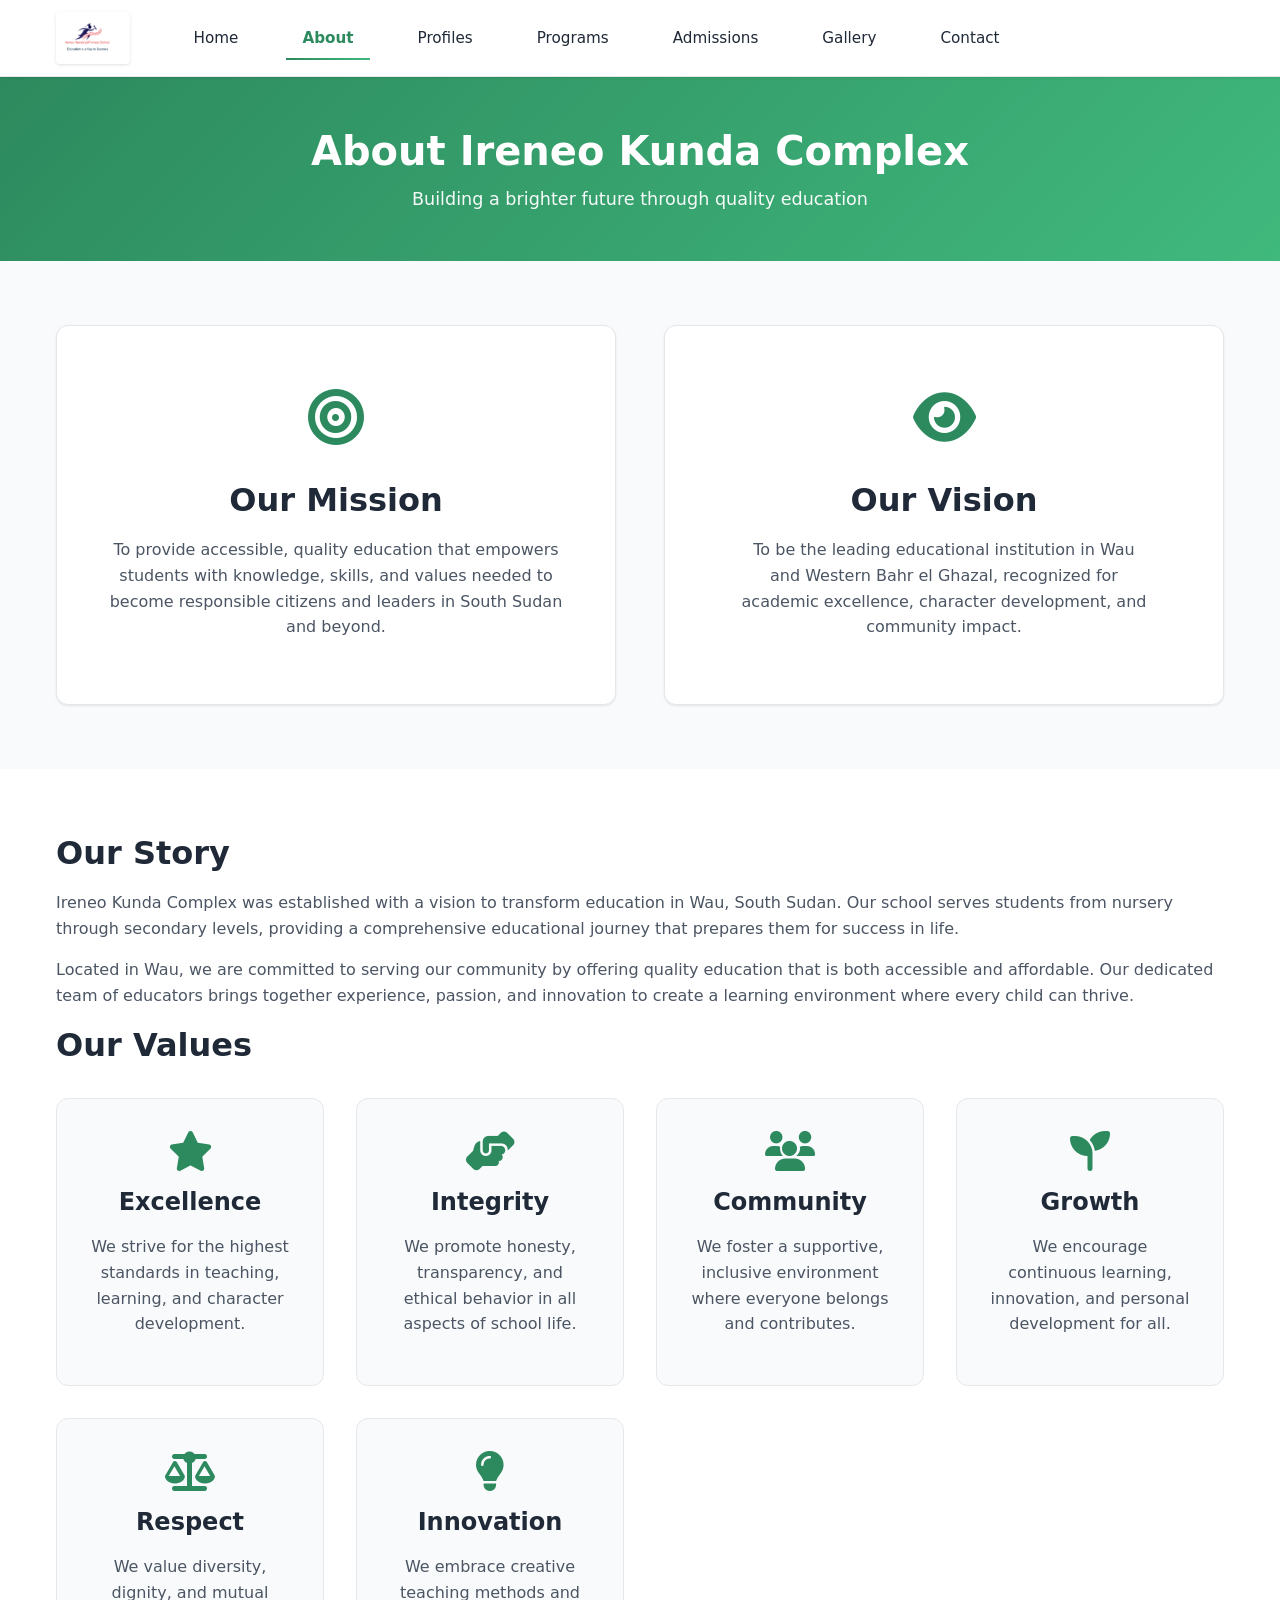
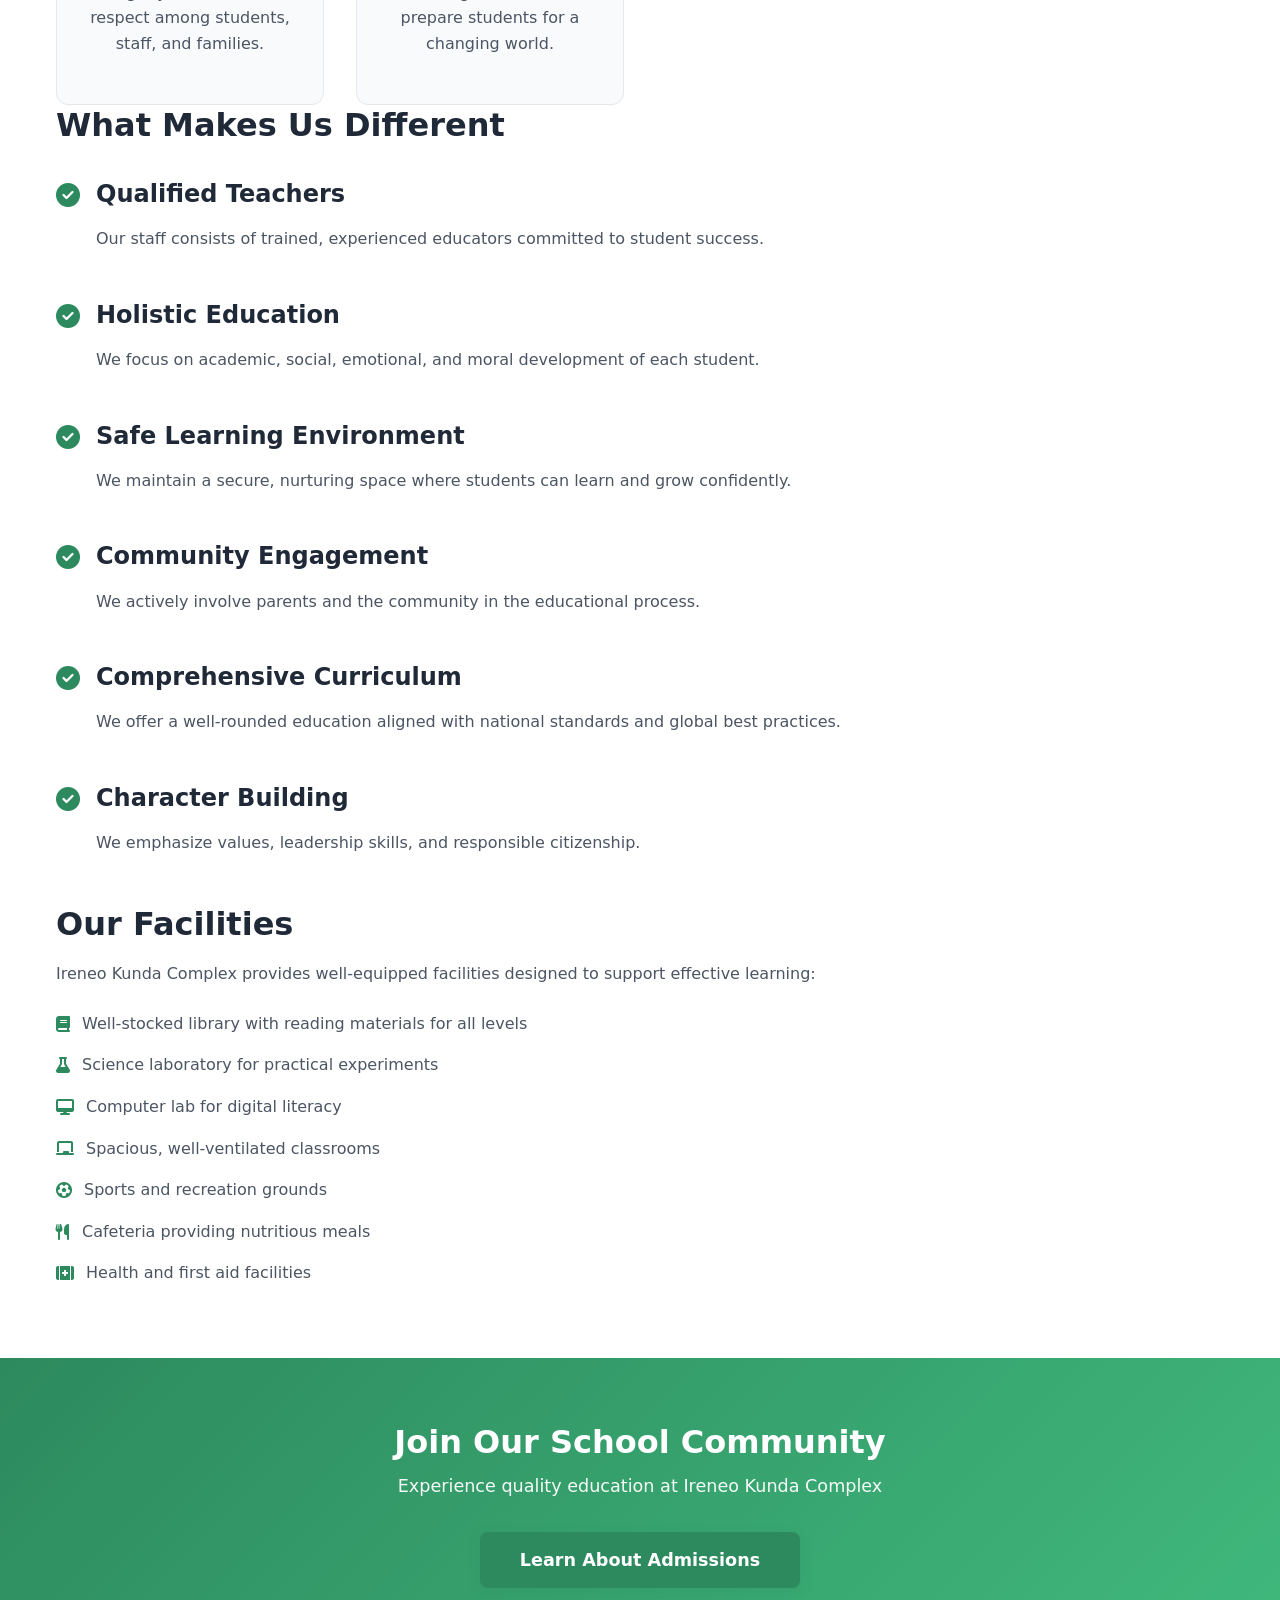
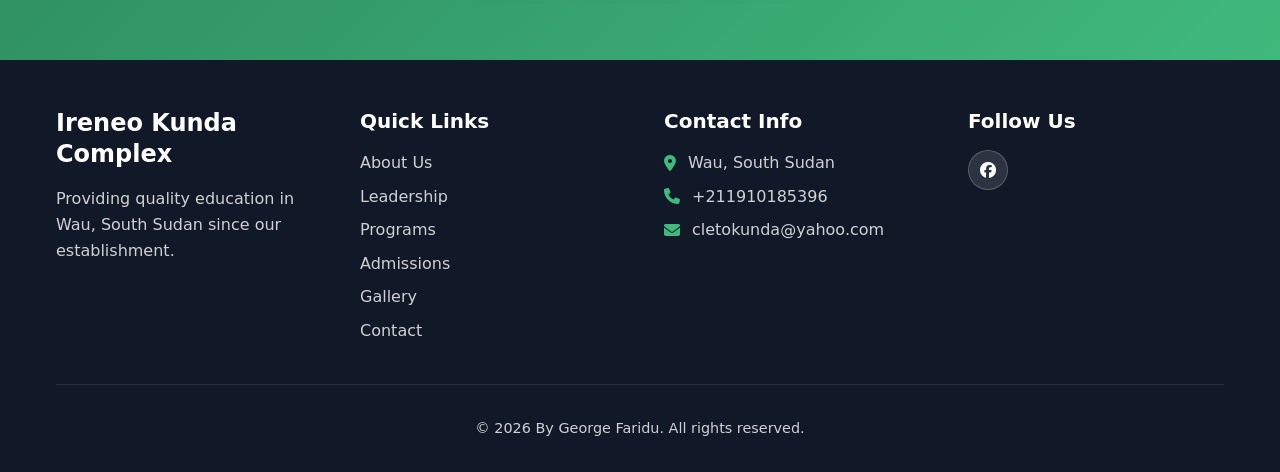
==== about.html @ 3f74484e "Initial commit: Ireneo Kunda Complex website - consolidated HTML5, CSS, and JavaScript Features: - S" ====
<!DOCTYPE html>
<html lang="en">
<head>
    <meta charset="UTF-8">
    <meta name="viewport" content="width=device-width, initial-scale=1.0">
    <meta name="theme-color" content="#2d8a5e">
    <meta name="description" content="About Ireneo Kunda Complex - Learn about our mission, vision, and commitment to education in Wau, South Sudan">
    <title>About Us - Ireneo Kunda Complex</title>
    <link rel="stylesheet" href="css/style.css">
    <link rel="stylesheet" href="https://cdnjs.cloudflare.com/ajax/libs/font-awesome/6.4.0/css/all.min.css">
</head>
<body>
    <!-- Navigation -->
    <nav class="navbar">
        <div class="container">
            <div class="nav-wrapper">
                <a href="index.html" class="logo">
                    <img src="images/logo/logo.png" alt="Ireneo Kunda Complex Logo" class="logo-img" width="50" height="50" fetchpriority="high">
                </a>
                <button class="mobile-toggle" aria-label="Toggle menu" aria-expanded="false" aria-controls="nav-menu">
                    <span></span>
                    <span></span>
                    <span></span>
                </button>
                <ul class="nav-menu" id="nav-menu">
                    <li><a href="index.html">Home</a></li>
                    <li><a href="about.html" class="active">About</a></li>
                    <li><a href="profile.html">Profiles</a></li>
                    <li><a href="programs.html">Programs</a></li>
                    <li><a href="admissions.html">Admissions</a></li>
                    <li><a href="gallery.html">Gallery</a></li>
                    <li><a href="contact.html">Contact</a></li>
                </ul>
            </div>
        </div>
    </nav>

    <!-- Page Header -->
    <section class="page-header">
        <div class="container">
            <h1>About Ireneo Kunda Complex</h1>
            <p>Building a brighter future through quality education</p>
        </div>
    </section>

    <!-- Mission & Vision -->
    <section class="mission-vision">
        <div class="container">
            <div class="mv-grid">
                <div class="mv-card">
                    <div class="mv-icon">
                        <i class="fas fa-bullseye" aria-hidden="true"></i>
                    </div>
                    <h2>Our Mission</h2>
                    <p>To provide accessible, quality education that empowers students with knowledge, skills, and values needed to become responsible citizens and leaders in South Sudan and beyond.</p>
                </div>
                <div class="mv-card">
                    <div class="mv-icon">
                        <i class="fas fa-eye" aria-hidden="true"></i>
                    </div>
                    <h2>Our Vision</h2>
                    <p>To be the leading educational institution in Wau and Western Bahr el Ghazal, recognized for academic excellence, character development, and community impact.</p>
                </div>
            </div>
        </div>
    </section>

    <!-- About Content -->
    <section class="about-content">
        <div class="container">
            <div class="content-section">
                <h2>Our Story</h2>
                <p>Ireneo Kunda Complex was established with a vision to transform education in Wau, South Sudan. Our school serves students from nursery through secondary levels, providing a comprehensive educational journey that prepares them for success in life.</p>
                <p>Located in Wau, we are committed to serving our community by offering quality education that is both accessible and affordable. Our dedicated team of educators brings together experience, passion, and innovation to create a learning environment where every child can thrive.</p>
            </div>

            <div class="content-section">
                <h2>Our Values</h2>
                <div class="values-grid">
                    <div class="value-card">
                        <i class="fas fa-star" aria-hidden="true"></i>
                        <h3>Excellence</h3>
                        <p>We strive for the highest standards in teaching, learning, and character development.</p>
                    </div>
                    <div class="value-card">
                        <i class="fas fa-hands-helping" aria-hidden="true"></i>
                        <h3>Integrity</h3>
                        <p>We promote honesty, transparency, and ethical behavior in all aspects of school life.</p>
                    </div>
                    <div class="value-card">
                        <i class="fas fa-users" aria-hidden="true"></i>
                        <h3>Community</h3>
                        <p>We foster a supportive, inclusive environment where everyone belongs and contributes.</p>
                    </div>
                    <div class="value-card">
                        <i class="fas fa-seedling" aria-hidden="true"></i>
                        <h3>Growth</h3>
                        <p>We encourage continuous learning, innovation, and personal development for all.</p>
                    </div>
                    <div class="value-card">
                        <i class="fas fa-balance-scale" aria-hidden="true"></i>
                        <h3>Respect</h3>
                        <p>We value diversity, dignity, and mutual respect among students, staff, and families.</p>
                    </div>
                    <div class="value-card">
                        <i class="fas fa-lightbulb" aria-hidden="true"></i>
                        <h3>Innovation</h3>
                        <p>We embrace creative teaching methods and prepare students for a changing world.</p>
                    </div>
                </div>
            </div>

            <div class="content-section">
                <h2>What Makes Us Different</h2>
                <div class="features-list">
                    <div class="feature-item">
                        <i class="fas fa-check-circle" aria-hidden="true"></i>
                        <div>
                            <h3>Qualified Teachers</h3>
                            <p>Our staff consists of trained, experienced educators committed to student success.</p>
                        </div>
                    </div>
                    <div class="feature-item">
                        <i class="fas fa-check-circle" aria-hidden="true"></i>
                        <div>
                            <h3>Holistic Education</h3>
                            <p>We focus on academic, social, emotional, and moral development of each student.</p>
                        </div>
                    </div>
                    <div class="feature-item">
                        <i class="fas fa-check-circle" aria-hidden="true"></i>
                        <div>
                            <h3>Safe Learning Environment</h3>
                            <p>We maintain a secure, nurturing space where students can learn and grow confidently.</p>
                        </div>
                    </div>
                    <div class="feature-item">
                        <i class="fas fa-check-circle" aria-hidden="true"></i>
                        <div>
                            <h3>Community Engagement</h3>
                            <p>We actively involve parents and the community in the educational process.</p>
                        </div>
                    </div>
                    <div class="feature-item">
                        <i class="fas fa-check-circle" aria-hidden="true"></i>
                        <div>
                            <h3>Comprehensive Curriculum</h3>
                            <p>We offer a well-rounded education aligned with national standards and global best practices.</p>
                        </div>
                    </div>
                    <div class="feature-item">
                        <i class="fas fa-check-circle" aria-hidden="true"></i>
                        <div>
                            <h3>Character Building</h3>
                            <p>We emphasize values, leadership skills, and responsible citizenship.</p>
                        </div>
                    </div>
                </div>
            </div>

            <div class="content-section">
                <h2>Our Facilities</h2>
                <p>Ireneo Kunda Complex provides well-equipped facilities designed to support effective learning:</p>
                <ul class="facilities-list">
                    <li><i class="fas fa-book" aria-hidden="true"></i> Well-stocked library with reading materials for all levels</li>
                    <li><i class="fas fa-flask" aria-hidden="true"></i> Science laboratory for practical experiments</li>
                    <li><i class="fas fa-desktop" aria-hidden="true"></i> Computer lab for digital literacy</li>
                    <li><i class="fas fa-chalkboard" aria-hidden="true"></i> Spacious, well-ventilated classrooms</li>
                    <li><i class="fas fa-futbol" aria-hidden="true"></i> Sports and recreation grounds</li>
                    <li><i class="fas fa-utensils" aria-hidden="true"></i> Cafeteria providing nutritious meals</li>
                    <li><i class="fas fa-first-aid" aria-hidden="true"></i> Health and first aid facilities</li>
                </ul>
            </div>
        </div>
    </section>

    <!-- Call to Action -->
    <section class="cta-section">
        <div class="container">
            <h2>Join Our School Community</h2>
            <p>Experience quality education at Ireneo Kunda Complex</p>
            <a href="admissions.html" class="btn btn-primary btn-large">Learn About Admissions</a>
        </div>
    </section>

    <!-- Footer -->
    <footer class="footer">
        <div class="container">
            <div class="footer-grid">
                <div class="footer-col">
                    <h3>Ireneo Kunda Complex</h3>
                    <p>Providing quality education in Wau, South Sudan since our establishment.</p>
                </div>
                <div class="footer-col">
                    <h4>Quick Links</h4>
                    <ul>
                        <li><a href="about.html">About Us</a></li>
                        <li><a href="profile.html">Leadership</a></li>
                        <li><a href="programs.html">Programs</a></li>
                        <li><a href="admissions.html">Admissions</a></li>
                        <li><a href="gallery.html">Gallery</a></li>
                        <li><a href="contact.html">Contact</a></li>
                    </ul>
                </div>
                <div class="footer-col">
                    <h4>Contact Info</h4>
                    <ul class="contact-info">
                        <li><i class="fas fa-map-marker-alt" aria-hidden="true"></i> Wau, South Sudan</li>
                        <li><i class="fas fa-phone" aria-hidden="true"></i> <a href="tel:+211910185396">+211910185396</a></li>
                        <li><i class="fas fa-envelope" aria-hidden="true"></i> <a href="mailto:cletokunda@yahoo.com">cletokunda@yahoo.com</a></li>
                    </ul>
                </div>
                <div class="footer-col">
                    <h4>Follow Us</h4>
                    <div class="social-links">
                        <a href="https://facebook.com" target="_blank" rel="noopener noreferrer" aria-label="Facebook"><i class="fab fa-facebook" aria-hidden="true"></i></a>
                    </div>
                </div>
            </div>
            <div class="footer-bottom">
                <p>&copy; 2026 By George Faridu. All rights reserved.</p>
            </div>
        </div>
    </footer>

    <script src="js/main.js"></script>
</body>
</html>
---- css/style.css ----
/**
 * Ireneo Kunda Complex Website - Consolidated Stylesheet
 * Single unified styling system with design tokens, dark theme, responsive layouts,
 * components, forms, gallery, announcements, and animations.
 */

/* ==========================================
   1. DESIGN TOKENS & THEMING
   ========================================== */
:root {
    color-scheme: light dark;
    /* Brand Colors - Primary Green */
    --primary-color: #2d8a5e;
    --primary-dark: #1e6241;
    --primary-light: #40b97d;
    --primary-lighter: #6fcf97;
    --primary-shadow: rgba(45, 138, 94, 0.25);
    --primary-shadow-lg: rgba(45, 138, 94, 0.35);
    --primary-tint: rgba(45, 138, 94, 0.1);

    /* Brand Colors - Secondary Warm Amber/Orange */
    --secondary-color: #ff8c42;
    --secondary-dark: #e67e2f;
    --secondary-light: #ffb87a;
    --secondary-shadow: rgba(255, 140, 66, 0.25);
    --secondary-shadow-lg: rgba(255, 140, 66, 0.35);

    /* Accent & Semantic Colors */
    --accent-color: #4f46e5;
    --success-color: #10b981;
    --success-bg: #d1fae5;
    --warning-color: #f59e0b;
    --warning-bg: #fef3c7;
    --error-color: #ef4444;
    --error-bg: #fee2e2;

    /* Neutrals & Surfaces */
    --text-dark: #1f2937;
    --text-light: #4b5563;
    --text-muted: #9ca3af;
    --bg-light: #f9fafb;
    --bg-white: #ffffff;
    --border-color: #e5e7eb;
    --fees-note-bg: #fff3cd;
    --fees-note-text: #856404;

    /* Spacing Scale */
    --spacing-xs: 0.5rem;
    --spacing-sm: 1rem;
    --spacing-md: 2rem;
    --spacing-lg: 3rem;
    --spacing-xl: 4rem;

    /* Border Radius Tiers */
    --radius-sm: 4px;
    --radius-md: 8px;
    --radius-lg: 12px;
    --radius-full: 9999px;

    /* Elevation Shadows */
    --shadow-sm: 0 1px 3px rgba(0, 0, 0, 0.06), 0 1px 2px rgba(0, 0, 0, 0.04);
    --shadow-md: 0 4px 12px rgba(0, 0, 0, 0.08);
    --shadow-lg: 0 12px 24px rgba(0, 0, 0, 0.12);
    --shadow-xl: 0 20px 40px rgba(0, 0, 0, 0.15);

    /* Transitions */
    --transition-fast: 0.15s ease;
    --transition-normal: 0.3s cubic-bezier(0.4, 0, 0.2, 1);
}

@media (prefers-color-scheme: dark) {
    :root {
        --primary-color: #40b97d;
        --primary-dark: #2d8a5e;
        --primary-light: #6fcf97;
        --primary-lighter: #8fd9ad;
        --primary-shadow: rgba(64, 185, 125, 0.3);
        --primary-shadow-lg: rgba(64, 185, 125, 0.4);
        --primary-tint: rgba(64, 185, 125, 0.15);

        --secondary-color: #ffb87a;
        --secondary-dark: #ff8c42;
        --secondary-light: #ffc99a;
        --secondary-shadow: rgba(255, 184, 122, 0.3);
        --secondary-shadow-lg: rgba(255, 184, 122, 0.4);

        --accent-color: #818cf8;
        --success-color: #34d399;
        --success-bg: rgba(16, 185, 129, 0.18);
        --warning-color: #fbbf24;
        --warning-bg: rgba(245, 158, 11, 0.18);
        --error-color: #f87171;
        --error-bg: rgba(239, 68, 68, 0.18);

        --text-dark: #f9fafb;
        --text-light: #d1d5db;
        --text-muted: #9ca3af;
        --bg-light: #1f2937;
        --bg-white: #111827;
        --border-color: #374151;
        --fees-note-bg: rgba(245, 158, 11, 0.15);
        --fees-note-text: #fef3c7;

        --shadow-sm: 0 1px 3px rgba(0, 0, 0, 0.4);
        --shadow-md: 0 4px 12px rgba(0, 0, 0, 0.5);
        --shadow-lg: 0 12px 24px rgba(0, 0, 0, 0.6);
        --shadow-xl: 0 20px 40px rgba(0, 0, 0, 0.7);
    }
}

/* ==========================================
   2. RESET & BASE ELEMENTS
   ========================================== */
* {
    margin: 0;
    padding: 0;
    box-sizing: border-box;
}

html {
    scroll-behavior: smooth;
    color-scheme: light dark;
}

[id], section, .program-detail, article {
    scroll-margin-top: 5rem;
}

body {
    font-family: 'Segoe UI', system-ui, -apple-system, BlinkMacSystemFont, 'Helvetica Neue', Roboto, sans-serif;
    color: var(--text-dark);
    background-color: var(--bg-white);
    line-height: 1.6;
    font-size: 16px;
    -webkit-font-smoothing: antialiased;
}

:focus-visible {
    outline: 2px solid var(--primary-color);
    outline-offset: 2px;
}

img {
    max-width: 100%;
    height: auto;
    display: block;
}

a {
    text-decoration: none;
    color: inherit;
    transition: var(--transition-fast);
}

ul {
    list-style: none;
}

.container {
    width: 100%;
    max-width: 1200px;
    margin: 0 auto;
    padding: 0 var(--spacing-sm);
}

section {
    padding: var(--spacing-xl) 0;
}

.text-center {
    text-align: center;
}

/* ==========================================
   3. TYPOGRAPHY
   ========================================== */
h1, h2, h3, h4, h5, h6 {
    line-height: 1.3;
    margin-bottom: var(--spacing-sm);
    color: var(--text-dark);
    font-weight: 700;
    text-wrap: balance;
}

h1 { font-size: 2.5rem; }
h2 { font-size: 2rem; }
h3 { font-size: 1.5rem; }
h4 { font-size: 1.25rem; }
h5 { font-size: 1.1rem; }

p {
    margin-bottom: var(--spacing-sm);
    color: var(--text-light);
    text-wrap: pretty;
}

.section-header {
    text-align: center;
    margin-bottom: var(--spacing-lg);
}

.section-header h2 {
    margin-bottom: var(--spacing-xs);
}

.section-header p {
    font-size: 1.1rem;
    max-width: 700px;
    margin: 0 auto;
}

.underline {
    width: 80px;
    height: 3px;
    background-color: var(--primary-color);
    margin: 0 auto var(--spacing-sm);
    border-radius: var(--radius-full);
}

/* ==========================================
   4. BUTTONS & ACTIONS
   ========================================== */
.btn {
    display: inline-block;
    padding: 0.75rem 1.5rem;
    border: none;
    border-radius: var(--radius-md);
    font-size: 1rem;
    font-weight: 600;
    text-align: center;
    cursor: pointer;
    touch-action: manipulation;
    transition: var(--transition-normal);
    position: relative;
    overflow: hidden;
    line-height: 1.4;
}

.btn::before {
    content: '';
    position: absolute;
    top: 50%;
    left: 50%;
    width: 0;
    height: 0;
    background: rgba(255, 255, 255, 0.3);
    border-radius: 50%;
    transform: translate(-50%, -50%);
    transition: width 0.6s, height 0.6s;
}

.btn:hover::before {
    width: 300px;
    height: 300px;
}

.btn-primary {
    background-color: var(--primary-color);
    color: #ffffff;
    box-shadow: 0 4px 12px var(--primary-shadow);
}

.btn-primary:hover {
    background-color: var(--primary-light);
    transform: translateY(-2px);
    box-shadow: 0 8px 20px var(--primary-shadow-lg);
}

.btn-primary:active {
    transform: translateY(0);
}

.btn-secondary {
    background-color: var(--secondary-color);
    color: #ffffff;
    box-shadow: 0 4px 12px var(--secondary-shadow);
}

.btn-secondary:hover {
    background-color: var(--secondary-light);
    transform: translateY(-2px);
    box-shadow: 0 8px 20px var(--secondary-shadow-lg);
}

.btn-secondary:active {
    transform: translateY(0);
}

.btn-large {
    padding: 1rem 2.5rem;
    font-size: 1.1rem;
}

.btn-link {
    color: var(--primary-color);
    font-weight: 600;
    display: inline-flex;
    align-items: center;
    gap: 0.5rem;
    transition: var(--transition-fast);
}

.btn-link:hover {
    color: var(--primary-light);
    transform: translateX(4px);
}

/* Icons */
.icon { display: inline-block; transition: var(--transition-normal); }
.icon-primary { color: var(--primary-color); }
.icon-secondary { color: var(--secondary-color); }
.icon-success { color: var(--success-color); }
.icon-error { color: var(--error-color); }
.icon-warning { color: var(--warning-color); }

/* ==========================================
   5. NAVIGATION & HEADER
   ========================================== */
.navbar {
    background-color: var(--bg-white);
    box-shadow: var(--shadow-sm);
    position: sticky;
    top: 0;
    z-index: 1000;
    transition: var(--transition-normal);
    border-bottom: 1px solid var(--border-color);
}

.navbar.scrolled {
    box-shadow: var(--shadow-md);
}

.nav-wrapper {
    display: flex;
    justify-content: space-between;
    align-items: center;
    padding: 0.75rem 0;
    gap: var(--spacing-lg);
}

.logo {
    display: inline-flex;
    align-items: center;
    text-decoration: none;
}

.logo-img {
    height: 52px;
    width: auto;
    max-width: 180px;
    object-fit: contain;
    background: #ffffff;
    padding: 3px 6px;
    border-radius: var(--radius-sm);
    box-shadow: 0 1px 3px rgba(0, 0, 0, 0.12);
    transition: var(--transition-normal);
}

.logo-img:hover {
    transform: scale(1.03);
    box-shadow: 0 4px 10px rgba(0, 0, 0, 0.18);
}

.nav-menu {
    display: flex;
    gap: var(--spacing-md);
    align-items: center;
    flex: 1;
}

.nav-menu li {
    position: relative;
}

.nav-menu a {
    color: var(--text-dark);
    font-weight: 500;
    padding: 0.6rem 1rem;
    border-radius: var(--radius-sm);
    transition: var(--transition-fast);
    position: relative;
    display: block;
    font-size: 0.95rem;
}

.nav-menu a::after {
    content: '';
    position: absolute;
    bottom: 0;
    left: 0;
    width: 0;
    height: 2px;
    background: linear-gradient(135deg, var(--primary-color), var(--primary-light));
    transition: width 0.3s ease;
}

.nav-menu a:hover::after,
.nav-menu a.active::after {
    width: 100%;
}

.nav-menu a:hover,
.nav-menu a.active {
    color: var(--primary-color);
    font-weight: 600;
}

.nav-cta {
    margin-left: auto;
}

.nav-cta .btn {
    padding: 0.65rem 1.6rem;
    font-size: 0.95rem;
    border-radius: var(--radius-md);
}

.mobile-toggle {
    display: none;
    flex-direction: column;
    gap: 5px;
    background: none;
    border: none;
    cursor: pointer;
    padding: 0.5rem;
    transition: var(--transition-normal);
}

.mobile-toggle span {
    width: 24px;
    height: 2.5px;
    background-color: var(--text-dark);
    transition: var(--transition-fast);
    border-radius: 2px;
}

.mobile-toggle.active span:nth-child(1) {
    transform: rotate(45deg) translateY(8px);
    background-color: var(--primary-color);
}

.mobile-toggle.active span:nth-child(2) {
    opacity: 0;
}

.mobile-toggle.active span:nth-child(3) {
    transform: rotate(-45deg) translateY(-8px);
    background-color: var(--primary-color);
}

/* ==========================================
   6. HERO & PAGE HEADERS
   ========================================== */
.hero {
    position: relative;
    background: linear-gradient(rgba(26, 77, 46, 0.8), rgba(45, 138, 94, 0.82)), url('../images/gallery/hero-students.jpeg') center/cover no-repeat;
    color: #ffffff;
    padding: var(--spacing-xl) 0;
    min-height: 500px;
    display: flex;
    align-items: center;
    overflow: hidden;
}

.hero-overlay {
    position: absolute;
    top: 0;
    left: 0;
    right: 0;
    bottom: 0;
    background: rgba(0, 0, 0, 0.15);
}

.hero-content {
    position: relative;
    z-index: 1;
    text-align: center;
    animation: fadeInUp 0.8s ease;
}

.hero-title {
    font-size: 3rem;
    margin-bottom: var(--spacing-sm);
    color: #ffffff;
    font-weight: 700;
}

.hero-subtitle {
    font-size: 1.5rem;
    margin-bottom: var(--spacing-sm);
    font-weight: 300;
    opacity: 0.95;
    color: #ffffff;
}

.hero-description {
    font-size: 1.1rem;
    margin-bottom: var(--spacing-md);
    color: rgba(255, 255, 255, 0.9);
}

.hero-buttons {
    display: flex;
    gap: var(--spacing-sm);
    justify-content: center;
    flex-wrap: wrap;
}

.page-header {
    background: linear-gradient(135deg, var(--primary-color) 0%, var(--primary-light) 100%);
    color: #ffffff;
    padding: var(--spacing-lg) 0;
    text-align: center;
}

.page-header h1 {
    color: #ffffff;
    margin-bottom: var(--spacing-xs);
}

.page-header p {
    color: rgba(255, 255, 255, 0.95);
    font-size: 1.1rem;
    margin-bottom: 0;
}

/* ==========================================
   7. CARDS & GRID COMPONENTS
   ========================================== */
.quick-info, .programs-overview, .programs-section, .mission-vision, .admission-process, .fees-section, .dates-section, .visit-section, .gallery-filter {
    background-color: var(--bg-light);
}

.about-content, .requirements-section, .application-section, .gallery-section, .contact-section, .map-section {
    background-color: var(--bg-white);
}

.info-grid {
    display: grid;
    grid-template-columns: repeat(2, 1fr);
    gap: var(--spacing-md);
}

.info-card {
    background-color: var(--bg-white);
    padding: var(--spacing-md);
    border-radius: var(--radius-lg);
    text-align: center;
    box-shadow: var(--shadow-sm);
    transition: var(--transition-normal);
    border: 1px solid var(--border-color);
}

.info-card:hover {
    transform: translateY(-6px);
    box-shadow: var(--shadow-lg);
    border-color: var(--primary-light);
}

.info-card i {
    font-size: 3rem;
    color: var(--primary-color);
    margin-bottom: var(--spacing-sm);
    display: inline-block;
    transition: var(--transition-normal);
}

.info-card:hover i {
    color: var(--primary-light);
    transform: scale(1.1) rotate(5deg);
}

.info-card h3 {
    margin-bottom: var(--spacing-xs);
}

.info-card p {
    color: var(--text-muted);
    margin-bottom: 0;
}

/* Programs Cards */
.programs-grid {
    display: grid;
    grid-template-columns: repeat(3, 1fr);
    gap: var(--spacing-md);
}

.program-card {
    background-color: var(--bg-white);
    padding: var(--spacing-lg) var(--spacing-md);
    border-radius: var(--radius-lg);
    box-shadow: var(--shadow-md);
    transition: var(--transition-normal);
    border: 1px solid var(--border-color);
    overflow: hidden;
    position: relative;
    display: flex;
    flex-direction: column;
}

.program-card p {
    flex-grow: 1;
    margin-bottom: var(--spacing-sm);
}

.program-card .btn-link {
    align-self: flex-start;
    margin-top: auto;
}

.program-card::before {
    content: '';
    position: absolute;
    top: 0;
    left: 0;
    right: 0;
    height: 4px;
    background: linear-gradient(135deg, var(--primary-color), var(--primary-light));
}

.program-card:hover {
    transform: translateY(-6px);
    box-shadow: var(--shadow-lg);
}

.program-icon {
    font-size: 3.5rem;
    color: var(--primary-color);
    margin-bottom: var(--spacing-sm);
    display: inline-block;
    transition: var(--transition-normal);
}

.program-card:hover .program-icon {
    transform: scale(1.12);
}

.program-card h3 {
    color: var(--primary-color);
    margin-bottom: var(--spacing-sm);
}

.program-detail {
    background-color: var(--bg-white);
    padding: var(--spacing-lg);
    border-radius: var(--radius-md);
    box-shadow: var(--shadow-sm);
    margin-bottom: var(--spacing-lg);
    border: 1px solid var(--border-color);
}

.program-header {
    display: flex;
    gap: var(--spacing-md);
    align-items: center;
    margin-bottom: var(--spacing-md);
    padding-bottom: var(--spacing-md);
    border-bottom: 2px solid var(--border-color);
}

.program-icon-large {
    font-size: 4rem;
    color: var(--primary-color);
}

.program-ages {
    color: var(--text-muted);
    font-size: 1rem;
    margin-bottom: 0;
}

.program-list {
    margin: var(--spacing-sm) 0;
}

.program-list li {
    padding: 0.5rem 0;
    color: var(--text-light);
    display: flex;
    align-items: flex-start;
    gap: 0.75rem;
}

.program-list i {
    color: var(--primary-color);
    margin-top: 0.25rem;
}

.activities-grid, .subjects-grid, .streams-grid, .activities-detail-grid {
    display: grid;
    grid-template-columns: repeat(auto-fit, minmax(180px, 1fr));
    gap: var(--spacing-sm);
    margin-top: var(--spacing-sm);
}

.activity-card, .subject-card, .stream-card, .activity-detail-card {
    background-color: var(--bg-white);
    padding: var(--spacing-md);
    border-radius: var(--radius-lg);
    text-align: center;
    transition: var(--transition-normal);
    border: 1px solid var(--border-color);
    box-shadow: var(--shadow-sm);
}

.activity-card:hover, .subject-card:hover, .stream-card:hover, .activity-detail-card:hover {
    transform: translateY(-4px);
    box-shadow: var(--shadow-md);
    border-color: var(--primary-light);
}

.activity-card i, .subject-card i, .stream-card i, .activity-detail-card i {
    font-size: 2.5rem;
    color: var(--primary-color);
    margin-bottom: var(--spacing-xs);
    display: inline-block;
    transition: var(--transition-normal);
}

.activity-card:hover i, .subject-card:hover i, .stream-card:hover i, .activity-detail-card:hover i {
    transform: scale(1.15);
}

.subject-card h5, .stream-card h5, .activity-detail-card h5 {
    margin-bottom: var(--spacing-xs);
    color: var(--primary-color);
    font-weight: 600;
}

.subject-card p, .stream-card p, .activity-detail-card p {
    font-size: 0.9rem;
    margin-bottom: 0;
    color: var(--text-muted);
}

/* Mission & Vision */
.mv-grid {
    display: grid;
    grid-template-columns: repeat(auto-fit, minmax(350px, 1fr));
    gap: var(--spacing-lg);
}

.mv-card {
    background-color: var(--bg-white);
    padding: var(--spacing-lg);
    border-radius: var(--radius-lg);
    box-shadow: var(--shadow-sm);
    text-align: center;
    transition: var(--transition-normal);
    border: 1px solid var(--border-color);
    position: relative;
    overflow: hidden;
}

.mv-card:hover {
    transform: translateY(-6px);
    box-shadow: var(--shadow-lg);
}

.mv-icon {
    font-size: 3.5rem;
    color: var(--primary-color);
    margin-bottom: var(--spacing-sm);
    display: inline-block;
    transition: var(--transition-normal);
}

.mv-card:hover .mv-icon {
    transform: scale(1.12) rotate(-5deg);
}

/* Values Grid */
.values-grid {
    display: grid;
    grid-template-columns: repeat(auto-fit, minmax(250px, 1fr));
    gap: var(--spacing-md);
    margin-top: var(--spacing-md);
}

.value-card {
    background-color: var(--bg-light);
    padding: var(--spacing-md);
    border-radius: var(--radius-lg);
    text-align: center;
    transition: var(--transition-normal);
    border: 1px solid var(--border-color);
}

.value-card:hover {
    background-color: var(--bg-white);
    transform: translateY(-5px);
    box-shadow: var(--shadow-md);
    border-color: var(--primary-light);
}

.value-card i {
    font-size: 2.5rem;
    color: var(--primary-color);
    margin-bottom: var(--spacing-sm);
    display: inline-block;
    transition: var(--transition-normal);
}

.value-card:hover i {
    transform: scale(1.15) rotate(10deg);
    color: var(--primary-light);
}

/* Principles Grid (2 Rows / 2 Columns) */
.principles-grid {
    display: grid;
    grid-template-columns: repeat(2, 1fr);
    gap: var(--spacing-md);
    margin-top: var(--spacing-md);
}

.principle-card {
    background-color: var(--bg-white);
    padding: var(--spacing-lg);
    border-radius: var(--radius-lg);
    border: 1px solid var(--border-color);
    box-shadow: var(--shadow-sm);
    display: flex;
    align-items: flex-start;
    gap: var(--spacing-md);
    transition: var(--transition-normal);
}

.principle-card:hover {
    transform: translateY(-4px);
    box-shadow: var(--shadow-md);
    border-color: var(--primary-light);
}

.principle-icon {
    width: 54px;
    height: 54px;
    border-radius: var(--radius-md);
    background-color: var(--primary-tint);
    display: flex;
    align-items: center;
    justify-content: center;
    flex-shrink: 0;
    color: var(--primary-color);
    font-size: 1.5rem;
    transition: var(--transition-normal);
}

.principle-card:hover .principle-icon {
    background-color: var(--primary-color);
    color: #ffffff;
    transform: scale(1.08);
}

.principle-content h3 {
    margin-bottom: 0.35rem;
    color: var(--text-dark);
    font-size: 1.15rem;
    font-weight: 700;
}

.principle-content p {
    color: var(--text-light);
    font-size: 0.95rem;
    line-height: 1.55;
    margin: 0;
}

.features-list {
    margin-top: var(--spacing-md);
}

.feature-item {
    display: flex;
    gap: var(--spacing-sm);
    align-items: flex-start;
    margin-bottom: var(--spacing-md);
}

.feature-item i {
    font-size: 1.5rem;
    color: var(--primary-color);
    margin-top: 0.25rem;
}

.facilities-list {
    margin-top: var(--spacing-sm);
}

.facilities-list li {
    padding: 0.5rem 0;
    color: var(--text-light);
    display: flex;
    align-items: center;
    gap: 0.75rem;
}

.facilities-list i {
    color: var(--primary-color);
}

.about-grid {
    display: grid;
    grid-template-columns: 1fr 1fr;
    gap: var(--spacing-lg);
    align-items: center;
}

.image-placeholder {
    background: linear-gradient(135deg, var(--primary-light) 0%, var(--primary-color) 100%);
    height: 380px;
    border-radius: var(--radius-lg);
    display: flex;
    align-items: center;
    justify-content: center;
}

.image-placeholder i {
    font-size: 5rem;
    color: rgba(255, 255, 255, 0.4);
}

/* ==========================================
   8. LEADERSHIP PROFILES
   ========================================== */
.executive-grid {
    display: grid;
    grid-template-columns: repeat(auto-fit, minmax(420px, 1fr));
    gap: var(--spacing-lg);
    margin-bottom: var(--spacing-xl);
}

.executive-card {
    background-color: var(--bg-white);
    border-radius: var(--radius-lg);
    box-shadow: var(--shadow-md);
    border: 1px solid var(--border-color);
    padding: var(--spacing-lg);
    display: flex;
    flex-direction: column;
    gap: var(--spacing-sm);
    transition: var(--transition-normal);
    position: relative;
    overflow: hidden;
}

.executive-card::before {
    content: '';
    position: absolute;
    top: 0;
    left: 0;
    right: 0;
    height: 4px;
    background: linear-gradient(135deg, var(--primary-color), var(--secondary-color));
}

.executive-card:hover {
    transform: translateY(-6px);
    box-shadow: var(--shadow-xl);
    border-color: var(--primary-light);
}

.executive-card-header {
    display: flex;
    gap: var(--spacing-md);
    align-items: center;
}

.executive-header-info {
    display: flex;
    flex-direction: column;
    gap: 0.35rem;
    flex: 1;
}

.profile-avatar-wrapper {
    position: relative;
    width: 125px;
    height: 155px;
    flex-shrink: 0;
    border-radius: var(--radius-md);
    overflow: hidden;
    box-shadow: var(--shadow-sm);
    border: 3px solid var(--primary-color);
    background: linear-gradient(135deg, var(--primary-light), var(--primary-color));
}

.profile-avatar-img {
    width: 100%;
    height: 100%;
    object-fit: cover;
    display: block;
    transition: transform 0.4s ease;
}

.executive-card:hover .profile-avatar-img {
    transform: scale(1.05);
}

.profile-placeholder-icon {
    width: 100%;
    height: 100%;
    display: flex;
    flex-direction: column;
    align-items: center;
    justify-content: center;
    color: #ffffff;
    background: linear-gradient(135deg, var(--primary-color), var(--primary-dark));
    font-size: 3rem;
}

.profile-info {
    display: flex;
    flex-direction: column;
    gap: 0.5rem;
}

.profile-badge {
    display: inline-block;
    align-self: flex-start;
    padding: 0.3rem 0.85rem;
    border-radius: var(--radius-full);
    font-size: 0.75rem;
    font-weight: 700;
    text-transform: uppercase;
    letter-spacing: 0.5px;
    background-color: var(--primary-tint);
    color: var(--primary-color);
    border: 1px solid var(--primary-shadow);
}

.profile-badge.badge-founder {
    background-color: var(--secondary-shadow);
    color: var(--secondary-dark);
    border-color: var(--secondary-color);
}

.profile-info h3 {
    font-size: 1.45rem;
    color: var(--text-dark);
    margin-bottom: 0.1rem;
    font-weight: 700;
}

.profile-title {
    font-size: 0.95rem;
    color: var(--primary-color);
    font-weight: 600;
    margin-bottom: 0.35rem;
}

.profile-bio {
    color: var(--text-light);
    font-size: 0.95rem;
    line-height: 1.6;
    margin-bottom: 0.75rem;
}

.profile-quote {
    background-color: var(--bg-light);
    border-left: 3px solid var(--primary-color);
    padding: 0.75rem 1rem;
    border-radius: 0 var(--radius-sm) var(--radius-sm) 0;
    font-style: italic;
    color: var(--text-dark);
    font-size: 0.9rem;
    margin: 0.5rem 0;
}

.profile-contact-list {
    display: flex;
    flex-wrap: wrap;
    gap: 0.75rem;
    margin-top: 0.5rem;
    font-size: 0.85rem;
    color: var(--text-light);
}

.profile-contact-list a {
    display: inline-flex;
    align-items: center;
    gap: 0.35rem;
    color: var(--primary-color);
    font-weight: 500;
}

.profile-contact-list a:hover {
    color: var(--primary-dark);
    text-decoration: underline;
}

/* Head Teachers Section */
.headteachers-grid {
    display: grid;
    grid-template-columns: repeat(auto-fit, minmax(300px, 1fr));
    gap: var(--spacing-md);
    margin-top: var(--spacing-lg);
}

.headteacher-card {
    background-color: var(--bg-white);
    border-radius: var(--radius-lg);
    box-shadow: var(--shadow-sm);
    border: 1px solid var(--border-color);
    padding: var(--spacing-lg);
    transition: var(--transition-normal);
    display: flex;
    flex-direction: column;
    position: relative;
    overflow: hidden;
}

.headteacher-card::before {
    content: '';
    position: absolute;
    top: 0;
    left: 0;
    right: 0;
    height: 3px;
    background: linear-gradient(135deg, var(--primary-color), var(--primary-light));
}

.headteacher-card:hover {
    transform: translateY(-6px);
    box-shadow: var(--shadow-lg);
    border-color: var(--primary-light);
}

.headteacher-header {
    display: flex;
    gap: var(--spacing-md);
    align-items: center;
    margin-bottom: var(--spacing-sm);
}

.headteacher-avatar {
    width: 80px;
    height: 80px;
    border-radius: 50%;
    overflow: hidden;
    flex-shrink: 0;
    border: 3px solid var(--primary-color);
    box-shadow: var(--shadow-sm);
    background: linear-gradient(135deg, var(--primary-light), var(--primary-color));
}

.headteacher-avatar img {
    width: 100%;
    height: 100%;
    object-fit: cover;
}

.headteacher-header-info h3 {
    font-size: 1.2rem;
    color: var(--text-dark);
    margin-bottom: 0.2rem;
    font-weight: 700;
}

.headteacher-header-info .profile-title {
    font-size: 0.88rem;
    margin-bottom: 0.25rem;
}

.profile-responsibilities,
.headteacher-responsibilities {
    margin-top: var(--spacing-sm);
    border-top: 1px solid var(--border-color);
    padding-top: var(--spacing-sm);
}

.profile-responsibilities h4,
.headteacher-responsibilities h4 {
    font-size: 0.85rem;
    text-transform: uppercase;
    letter-spacing: 0.5px;
    color: var(--text-muted);
    margin-bottom: 0.4rem;
}

.profile-responsibilities ul,
.headteacher-responsibilities ul {
    list-style: none;
}

.profile-responsibilities ul li,
.headteacher-responsibilities ul li {
    padding: 0.3rem 0;
    font-size: 0.9rem;
    color: var(--text-light);
    display: flex;
    align-items: flex-start;
    gap: 0.5rem;
}

.profile-responsibilities ul li strong,
.headteacher-responsibilities ul li strong {
    color: var(--text-dark);
}

.profile-responsibilities ul li i,
.headteacher-responsibilities ul li i {
    color: var(--primary-color);
    margin-top: 0.25rem;
    font-size: 0.8rem;
}

/* ==========================================
   9. ADMISSIONS PROCESS, TABS & FEES
   ========================================== */
.process-steps {
    display: grid;
    grid-template-columns: repeat(auto-fit, minmax(200px, 1fr));
    gap: var(--spacing-md);
    margin-top: var(--spacing-lg);
}

.step {
    background-color: var(--bg-white);
    padding: var(--spacing-md);
    border-radius: var(--radius-lg);
    text-align: center;
    box-shadow: var(--shadow-md);
    transition: var(--transition-normal);
    border: 1px solid var(--border-color);
    position: relative;
    overflow: hidden;
}

.step::before {
    content: '';
    position: absolute;
    top: 0;
    left: 0;
    right: 0;
    height: 3px;
    background: linear-gradient(135deg, var(--primary-color), var(--secondary-color));
}

.step:hover {
    transform: translateY(-6px);
    box-shadow: var(--shadow-lg);
}

.step-number {
    width: 60px;
    height: 60px;
    background: linear-gradient(135deg, var(--primary-color), var(--primary-light));
    color: #ffffff;
    border-radius: 50%;
    display: flex;
    align-items: center;
    justify-content: center;
    font-size: 1.5rem;
    font-weight: bold;
    margin: 0 auto var(--spacing-sm);
    box-shadow: 0 4px 12px var(--primary-shadow);
    transition: var(--transition-normal);
}

.step:hover .step-number {
    transform: scale(1.08);
    box-shadow: 0 8px 20px var(--primary-shadow-lg);
}

/* Requirements Tabs */
.requirements-tabs {
    max-width: 800px;
    margin: 0 auto;
}

.tab-buttons {
    display: flex;
    gap: var(--spacing-sm);
    margin-bottom: var(--spacing-md);
    justify-content: center;
    flex-wrap: wrap;
}

.tab-btn {
    padding: 0.75rem 1.5rem;
    border: 2px solid var(--primary-color);
    background-color: var(--bg-white);
    color: var(--primary-color);
    border-radius: var(--radius-md);
    cursor: pointer;
    font-weight: 600;
    touch-action: manipulation;
    transition: var(--transition-normal);
    position: relative;
    overflow: hidden;
}

.tab-btn:hover, .tab-btn.active {
    background-color: var(--primary-color);
    color: #ffffff;
    transform: translateY(-2px);
    box-shadow: 0 4px 12px var(--primary-shadow);
}

.tab-content {
    display: none;
    background-color: var(--bg-light);
    padding: var(--spacing-md);
    border-radius: var(--radius-md);
    border: 1px solid var(--border-color);
    animation: fadeIn 0.3s ease;
}

.tab-content.active {
    display: block;
}

.requirements-list {
    margin-top: var(--spacing-sm);
}

.requirements-list li {
    padding: 0.5rem 0;
    display: flex;
    align-items: flex-start;
    gap: 0.75rem;
    color: var(--text-light);
}

.requirements-list i {
    color: var(--primary-color);
    margin-top: 0.25rem;
}

/* Fees & Payment */
.fees-note {
    background-color: var(--fees-note-bg);
    color: var(--fees-note-text);
    border-left: 4px solid var(--secondary-color);
    padding: var(--spacing-sm);
    margin-bottom: var(--spacing-md);
    border-radius: var(--radius-sm);
    display: flex;
    gap: var(--spacing-sm);
    align-items: flex-start;
}

.fees-note i {
    color: var(--secondary-color);
    font-size: 1.5rem;
}

.fees-grid {
    display: grid;
    grid-template-columns: repeat(auto-fit, minmax(280px, 1fr));
    gap: var(--spacing-md);
    margin: var(--spacing-md) 0;
}

.fee-card {
    background-color: var(--bg-white);
    padding: var(--spacing-md);
    border-radius: var(--radius-lg);
    box-shadow: var(--shadow-md);
    transition: var(--transition-normal);
    border: 1px solid var(--border-color);
}

.fee-card:hover {
    transform: translateY(-6px);
    box-shadow: var(--shadow-lg);
}

.fee-card h3 {
    color: var(--primary-color);
    margin-bottom: var(--spacing-xs);
}

.fee-note {
    color: var(--text-muted);
    font-style: italic;
    margin-bottom: var(--spacing-sm);
}

.fee-card ul li {
    padding: 0.25rem 0;
    color: var(--text-light);
    display: flex;
    align-items: center;
    gap: 0.75rem;
}

.fee-card ul li::before {
    content: '✓';
    color: var(--success-color);
    font-weight: bold;
}

.payment-info {
    background-color: var(--bg-white);
    padding: var(--spacing-md);
    border-radius: var(--radius-md);
    margin-top: var(--spacing-md);
    border: 1px solid var(--border-color);
}

.payment-list li {
    padding: 0.5rem 0;
    display: flex;
    align-items: center;
    gap: 0.75rem;
    color: var(--text-light);
}

.payment-list i {
    color: var(--primary-color);
}

/* Important Dates */
.dates-grid {
    display: grid;
    grid-template-columns: repeat(auto-fit, minmax(280px, 1fr));
    gap: var(--spacing-md);
}

.date-card {
    background-color: var(--bg-white);
    padding: var(--spacing-md);
    border-radius: var(--radius-md);
    text-align: center;
    box-shadow: var(--shadow-sm);
    border: 1px solid var(--border-color);
}

.date-card i {
    font-size: 3rem;
    color: var(--primary-color);
    margin-bottom: var(--spacing-sm);
}

/* ==========================================
   10. FORMS & VALIDATION STATES
   ========================================== */
.application-form, .contact-form {
    max-width: 800px;
    margin: 0 auto;
}

.form-section {
    background-color: var(--bg-light);
    padding: var(--spacing-md);
    border-radius: var(--radius-md);
    margin-bottom: var(--spacing-md);
    border: 1px solid var(--border-color);
}

.form-section h3 {
    color: var(--primary-color);
    margin-bottom: var(--spacing-md);
}

.form-grid {
    display: grid;
    grid-template-columns: repeat(auto-fit, minmax(250px, 1fr));
    gap: var(--spacing-sm);
}

.form-group {
    position: relative;
    margin-bottom: var(--spacing-sm);
}

.form-group label {
    display: block;
    margin-bottom: 0.5rem;
    font-weight: 600;
    color: var(--text-dark);
    font-size: 0.95rem;
}

.form-group input,
.form-group select,
.form-group textarea {
    width: 100%;
    padding: 0.875rem;
    border: 2px solid var(--border-color);
    border-radius: var(--radius-md);
    font-family: inherit;
    transition: var(--transition-fast);
    background-color: var(--bg-white);
    color: var(--text-dark);
    font-size: 1rem;
}

.form-group input:focus,
.form-group select:focus,
.form-group textarea:focus {
    outline: none;
    border-color: var(--primary-color);
    box-shadow: 0 0 0 3px var(--primary-tint);
}

.form-group input:hover,
.form-group select:hover,
.form-group textarea:hover {
    border-color: var(--primary-light);
}

.form-group textarea {
    resize: vertical;
    min-height: 120px;
}

/* Error and Success Validation Classes */
.form-group.error input,
.form-group.error select,
.form-group.error textarea {
    border-color: var(--error-color);
}

.form-group.error input:focus,
.form-group.error select:focus,
.form-group.error textarea:focus {
    box-shadow: 0 0 0 3px var(--error-bg);
}

.form-error {
    color: var(--error-color);
    font-size: 0.85rem;
    margin-top: 0.35rem;
    display: none;
}

.form-group.error .form-error {
    display: block;
    animation: fadeIn 0.2s ease;
}

.form-group.success input,
.form-group.success select,
.form-group.success textarea {
    border-color: var(--success-color);
}

.form-actions {
    display: flex;
    gap: var(--spacing-sm);
    justify-content: center;
    margin-top: var(--spacing-md);
    flex-wrap: wrap;
}

.form-message {
    margin-top: var(--spacing-md);
    padding: var(--spacing-sm) var(--spacing-md);
    border-radius: var(--radius-md);
    text-align: center;
    display: none;
    font-weight: 500;
    animation: slideIn 0.3s ease;
}

.form-message.success {
    background-color: var(--success-bg);
    color: var(--success-color);
    display: flex;
    align-items: center;
    justify-content: center;
    gap: 0.75rem;
    border: 1px solid var(--success-color);
}

.form-message.error {
    background-color: var(--error-bg);
    color: var(--error-color);
    display: flex;
    align-items: center;
    justify-content: center;
    gap: 0.75rem;
    border: 1px solid var(--error-color);
}

/* ==========================================
   11. GALLERY & LIGHTBOX MODAL
   ========================================== */
.gallery-filter {
    padding: var(--spacing-md) 0;
}

.filter-buttons {
    display: flex;
    gap: var(--spacing-sm);
    justify-content: center;
    flex-wrap: wrap;
}

.filter-btn {
    padding: 0.5rem 1.5rem;
    border: 2px solid var(--primary-color);
    background-color: var(--bg-white);
    color: var(--primary-color);
    border-radius: var(--radius-md);
    cursor: pointer;
    font-weight: 600;
    touch-action: manipulation;
    transition: var(--transition-normal);
}

.filter-btn:hover,
.filter-btn.active {
    background-color: var(--primary-color);
    color: #ffffff;
    transform: scale(1.05);
    box-shadow: 0 4px 12px var(--primary-shadow);
}

.gallery-grid {
    display: grid;
    grid-template-columns: repeat(auto-fill, minmax(280px, 1fr));
    gap: var(--spacing-md);
}

.gallery-item {
    border-radius: var(--radius-lg);
    overflow: hidden;
    cursor: pointer;
    transition: var(--transition-normal);
    box-shadow: var(--shadow-sm);
    border: 1px solid var(--border-color);
    position: relative;
    background-color: var(--bg-light);
}

.gallery-item img {
    width: 100%;
    height: 250px;
    object-fit: cover;
    transition: transform 0.4s ease;
}

.gallery-item:hover {
    transform: translateY(-4px);
    box-shadow: var(--shadow-lg);
}

.gallery-item:hover img {
    transform: scale(1.05);
}

.gallery-placeholder {
    background: linear-gradient(135deg, var(--primary-light) 0%, var(--primary-color) 100%);
    height: 250px;
    display: flex;
    flex-direction: column;
    align-items: center;
    justify-content: center;
    color: #ffffff;
    text-align: center;
    padding: 1rem;
}

.gallery-placeholder i {
    font-size: 3rem;
    margin-bottom: var(--spacing-sm);
}

/* Lightbox Modal */
.gallery-modal {
    display: none;
    position: fixed;
    z-index: 2000;
    left: 0;
    top: 0;
    width: 100%;
    height: 100%;
    background-color: rgba(0, 0, 0, 0.92);
    backdrop-filter: blur(5px);
    overscroll-behavior: contain;
}

.gallery-modal.active {
    display: block;
    animation: fadeIn 0.3s ease;
}

.modal-content {
    margin: auto;
    display: block;
    max-width: 90%;
    max-height: 80%;
    position: absolute;
    top: 50%;
    left: 50%;
    transform: translate(-50%, -50%);
    border-radius: var(--radius-md);
    box-shadow: 0 10px 30px rgba(0, 0, 0, 0.5);
    object-fit: contain;
}

.modal-close {
    position: absolute;
    top: 20px;
    right: 35px;
    color: #ffffff;
    background: transparent;
    border: none;
    font-size: 36px;
    font-weight: 300;
    cursor: pointer;
    touch-action: manipulation;
    transition: var(--transition-fast);
    z-index: 2010;
    line-height: 1;
    padding: 8px;
}

.modal-close:hover {
    color: var(--primary-light);
    transform: scale(1.15);
}

.modal-caption {
    text-align: center;
    color: #ffffff;
    padding: var(--spacing-sm);
    position: absolute;
    bottom: 25px;
    left: 50%;
    transform: translateX(-50%);
    width: 80%;
    font-size: 1.1rem;
    font-weight: 500;
    text-shadow: 0 2px 4px rgba(0, 0, 0, 0.6);
}

.modal-nav {
    position: absolute;
    top: 50%;
    transform: translateY(-50%);
    background-color: rgba(255, 255, 255, 0.15);
    color: #ffffff;
    border: none;
    padding: 1rem 1.2rem;
    cursor: pointer;
    font-size: 1.5rem;
    transition: var(--transition-fast);
    border-radius: var(--radius-md);
    z-index: 2010;
    touch-action: manipulation;
}

.modal-nav:hover {
    background-color: rgba(255, 255, 255, 0.3);
    color: #ffffff;
}

.modal-prev { left: 25px; }
.modal-next { right: 25px; }

/* ==========================================
   12. CONTACT & LOCATION
   ========================================== */
.contact-grid {
    display: grid;
    grid-template-columns: 1fr 1fr;
    gap: var(--spacing-lg);
}

.contact-info-block h2 {
    color: var(--primary-color);
    margin-bottom: var(--spacing-sm);
}

.contact-details {
    margin: var(--spacing-md) 0;
}

.contact-item {
    display: flex;
    gap: var(--spacing-sm);
    align-items: flex-start;
    margin-bottom: var(--spacing-md);
}

.contact-icon {
    font-size: 1.5rem;
    color: var(--primary-color);
    width: 40px;
}

.contact-text h3 {
    font-size: 1.1rem;
    margin-bottom: 0.25rem;
}

.contact-text p {
    margin-bottom: 0.25rem;
}

.contact-form {
    background-color: var(--bg-light);
    padding: var(--spacing-md);
    border-radius: var(--radius-md);
    border: 1px solid var(--border-color);
}

.contact-form-block h2 {
    color: var(--primary-color);
    margin-bottom: var(--spacing-md);
}

.social-section {
    margin-top: var(--spacing-md);
}

.social-links-large {
    display: flex;
    gap: var(--spacing-sm);
    margin-top: var(--spacing-sm);
}

.social-links-large a {
    width: 50px;
    height: 50px;
    background-color: var(--primary-color);
    color: #ffffff;
    border-radius: 50%;
    display: flex;
    align-items: center;
    justify-content: center;
    font-size: 1.5rem;
    transition: var(--transition-normal);
    box-shadow: var(--shadow-sm);
}

.social-links-large a:hover {
    background-color: var(--primary-dark);
    transform: translateY(-3px) scale(1.1);
    box-shadow: var(--shadow-md);
}

.visit-content {
    display: grid;
    grid-template-columns: 1fr 1fr;
    gap: var(--spacing-lg);
    align-items: center;
}

.visit-text ul {
    margin: var(--spacing-sm) 0;
}

.visit-text li {
    padding: 0.5rem 0;
    display: flex;
    align-items: center;
    gap: 0.75rem;
    color: var(--text-light);
}

.visit-text i {
    color: var(--primary-color);
}

.map-placeholder {
    background: linear-gradient(135deg, var(--primary-light) 0%, var(--primary-color) 100%);
    height: 380px;
    border-radius: var(--radius-lg);
    display: flex;
    flex-direction: column;
    align-items: center;
    justify-content: center;
    color: #ffffff;
    text-align: center;
    padding: 1rem;
}

.map-placeholder i {
    font-size: 4rem;
    margin-bottom: var(--spacing-sm);
}

.map-note {
    font-size: 0.9rem;
    opacity: 0.9;
}

/* ==========================================
   13. CTA SECTION & FOOTER
   ========================================== */
.cta-section {
    background: linear-gradient(135deg, var(--primary-color) 0%, var(--primary-light) 100%);
    color: #ffffff;
    text-align: center;
    position: relative;
    overflow: hidden;
}

.cta-section h2 {
    color: #ffffff;
    margin-bottom: var(--spacing-xs);
}

.cta-section p {
    color: rgba(255, 255, 255, 0.95);
    font-size: 1.1rem;
    margin-bottom: var(--spacing-md);
}

.footer {
    background-color: #111827;
    color: #ffffff;
    padding: var(--spacing-lg) 0 var(--spacing-sm);
}

.footer-grid {
    display: grid;
    grid-template-columns: repeat(auto-fit, minmax(240px, 1fr));
    gap: var(--spacing-lg);
    margin-bottom: var(--spacing-md);
}

.footer h3, .footer h4 {
    color: #ffffff;
    margin-bottom: var(--spacing-sm);
}

.footer p {
    color: rgba(255, 255, 255, 0.8);
}

.footer ul li {
    margin-bottom: 0.5rem;
}

.footer ul li a {
    color: rgba(255, 255, 255, 0.8);
}

.footer ul li a:hover {
    color: var(--primary-light);
}

.contact-info li {
    display: flex;
    align-items: center;
    gap: 0.75rem;
    color: rgba(255, 255, 255, 0.8);
}

.contact-info a {
    color: rgba(255, 255, 255, 0.8);
}

.contact-info a:hover {
    color: var(--primary-light);
}

.contact-info i {
    color: var(--primary-light);
}

.social-links {
    display: flex;
    gap: 0.75rem;
}

.social-links a {
    width: 40px;
    height: 40px;
    background-color: rgba(255, 255, 255, 0.12);
    color: #ffffff;
    border-radius: 50%;
    display: flex;
    align-items: center;
    justify-content: center;
    transition: var(--transition-normal);
    border: 1px solid rgba(255, 255, 255, 0.2);
}

.social-links a:hover {
    background-color: var(--primary-color);
    border-color: var(--primary-color);
    transform: translateY(-3px) scale(1.1);
}

.footer-bottom {
    text-align: center;
    padding-top: var(--spacing-md);
    border-top: 1px solid rgba(255, 255, 255, 0.1);
    color: rgba(255, 255, 255, 0.6);
    font-size: 0.9rem;
}

/* ==========================================
   14. ANIMATIONS & SCROLL REVEAL
   ========================================== */
@keyframes fadeIn {
    from { opacity: 0; }
    to { opacity: 1; }
}

@keyframes fadeInUp {
    from { opacity: 0; transform: translateY(30px); }
    to { opacity: 1; transform: translateY(0); }
}

@keyframes slideIn {
    from { opacity: 0; transform: translateY(-10px); }
    to { opacity: 1; transform: translateY(0); }
}

.reveal-item {
    opacity: 0;
    transform: translateY(20px);
    transition: opacity 0.6s ease, transform 0.6s ease;
}

.reveal-item.revealed {
    opacity: 1;
    transform: translateY(0);
}

@media (prefers-reduced-motion: reduce) {
    *, ::before, ::after {
        animation-duration: 0.01ms !important;
        animation-iteration-count: 1 !important;
        transition-duration: 0.01ms !important;
        scroll-behavior: auto !important;
    }
    .reveal-item {
        opacity: 1 !important;
        transform: none !important;
    }
}

/* ==========================================
   15. RESPONSIVE MEDIA QUERIES
   ========================================== */
/* Tablet (1024px and below) */
@media (max-width: 1024px) {
    .container { padding: 0 1.5rem; }
    h1 { font-size: 2.2rem; }
    h2 { font-size: 1.75rem; }
    section { padding: var(--spacing-lg) 0; }
    .hero { min-height: 400px; }
    .hero-title { font-size: 2.5rem; }
    .nav-menu { gap: var(--spacing-sm); }
    .contact-grid { grid-template-columns: 1fr; }
    .announcement-item { grid-template-columns: 1fr; }
}

/* Mobile Menu & Columns (768px and below) */
@media (max-width: 768px) {
    h1 { font-size: 2rem; }
    h2 { font-size: 1.75rem; }
    .hero-title { font-size: 2rem; }

    .nav-wrapper {
        padding: 0.5rem 0;
        gap: var(--spacing-sm);
    }

    .logo-img { height: 46px; }

    .nav-menu {
        position: fixed;
        top: 65px;
        left: -100%;
        width: 100%;
        background-color: var(--bg-white);
        flex-direction: column;
        padding: var(--spacing-md);
        box-shadow: var(--shadow-lg);
        transition: left 0.3s cubic-bezier(0.4, 0, 0.2, 1);
        z-index: 999;
        gap: var(--spacing-xs);
        border-bottom: 2px solid var(--primary-color);
    }

    .nav-menu.active {
        left: 0;
    }

    .nav-menu a {
        padding: 0.75rem 1.25rem;
        width: 100%;
        text-align: left;
        border-radius: var(--radius-md);
    }

    .nav-menu a:hover {
        background-color: var(--primary-tint);
    }

    .nav-cta {
        display: none;
    }

    .mobile-toggle {
        display: flex;
    }

    .about-grid, .contact-grid, .visit-content {
        grid-template-columns: 1fr;
    }

    .executive-card-header {
        flex-direction: column;
        text-align: center;
    }

    .profile-avatar-wrapper {
        width: 140px;
        height: 175px;
        margin: 0 auto 0.5rem;
    }

    .profile-badge {
        align-self: center;
    }

    .profile-contact-list {
        justify-content: center;
    }

    .headteacher-header {
        flex-direction: column;
        text-align: center;
    }

    .headteacher-avatar {
        margin: 0 auto;
    }

    .programs-grid, .info-grid, .values-grid, .principles-grid, .mv-grid, .executive-grid {
        grid-template-columns: 1fr;
    }

    .tab-buttons {
        flex-direction: column;
    }

    .tab-btn {
        width: 100%;
    }

    .modal-nav {
        padding: 0.75rem;
        font-size: 1.2rem;
    }

    .modal-prev { left: 10px; }
    .modal-next { right: 10px; }
}

/* Small Mobile (480px and below) */
@media (max-width: 480px) {
    h1 { font-size: 1.75rem; }
    h2 { font-size: 1.5rem; }
    h3 { font-size: 1.25rem; }
    body { font-size: 15px; }

    section { padding: var(--spacing-md) 0; }
    .container { padding: 0 1rem; }

    .hero {
        min-height: 320px;
        padding: var(--spacing-lg) 0;
    }

    .hero-title { font-size: 1.6rem; }
    .hero-subtitle { font-size: 1.1rem; }
    .hero-description { font-size: 0.95rem; }

    .btn {
        padding: 0.65rem 1.25rem;
        font-size: 0.95rem;
    }

    .btn-large {
        padding: 0.85rem 2rem;
    }

    .gallery-grid {
        grid-template-columns: 1fr;
    }
}
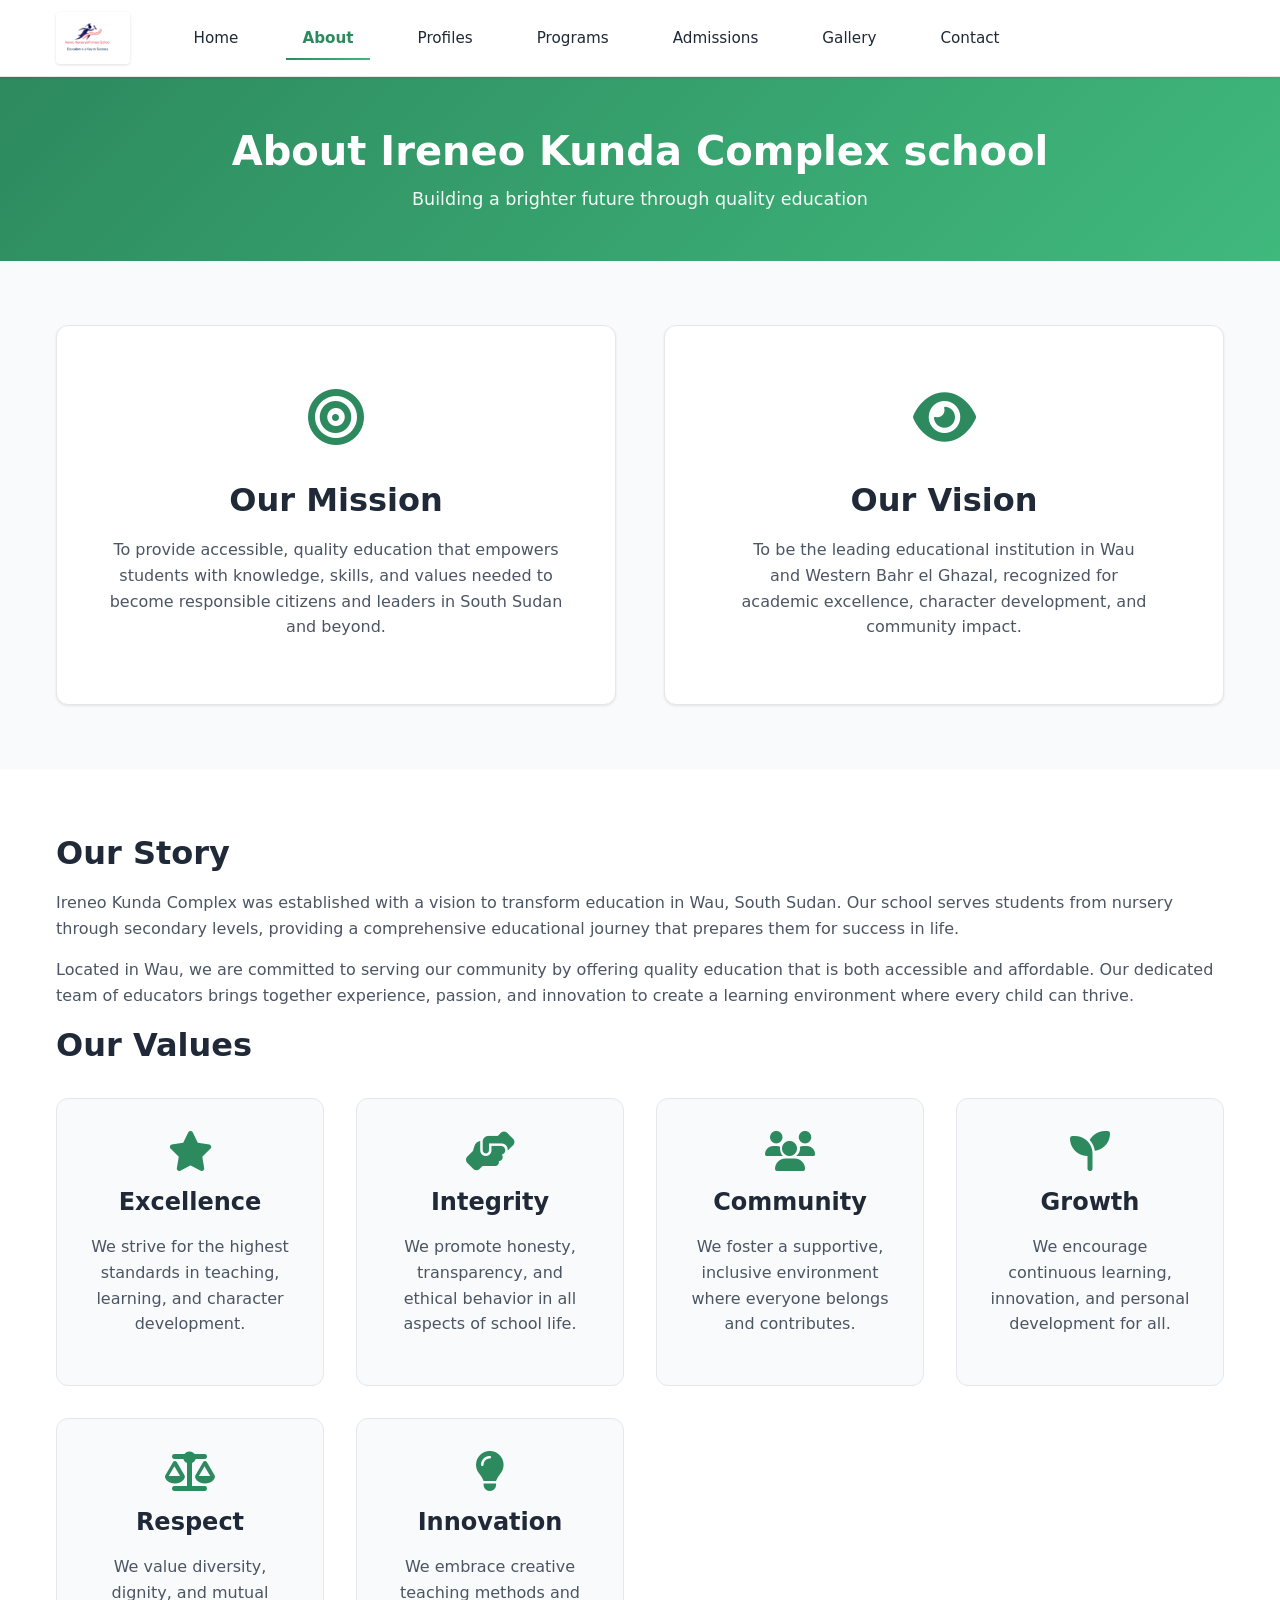
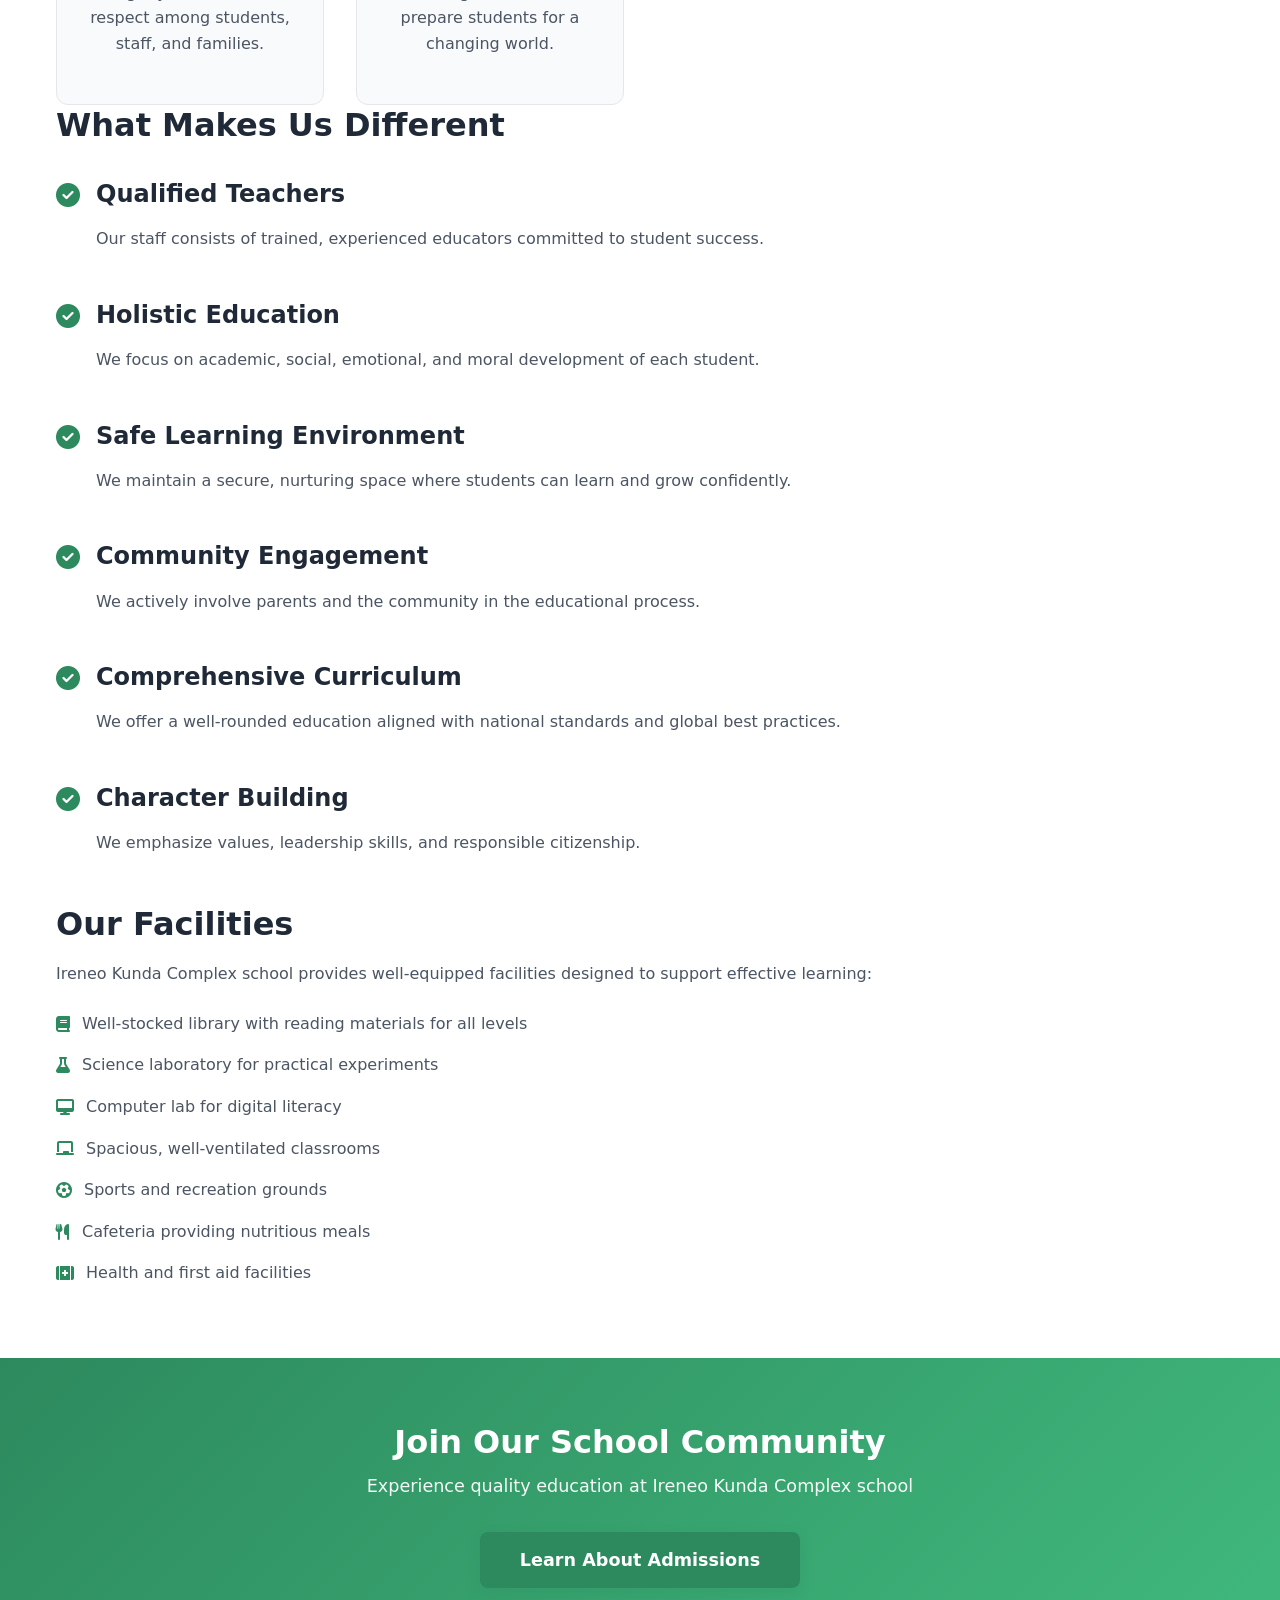
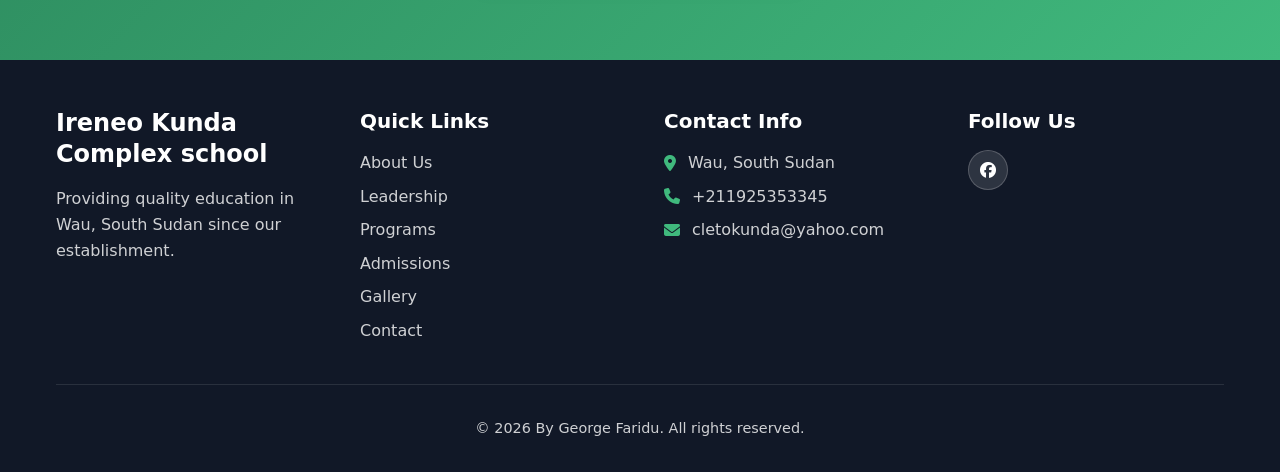
==== commit 494f418d: "Update school name to 'Ireneo Kunda Complex school' and contact phone to +211925353345 - Add 'school" ====
--- a/about.html
+++ b/about.html
@@ -5,7 +5,7 @@
     <meta name="viewport" content="width=device-width, initial-scale=1.0">
     <meta name="theme-color" content="#2d8a5e">
     <meta name="description" content="About Ireneo Kunda Complex - Learn about our mission, vision, and commitment to education in Wau, South Sudan">
-    <title>About Us - Ireneo Kunda Complex</title>
+    <title>About Us - Ireneo Kunda Complex school</title>
     <link rel="stylesheet" href="css/style.css">
     <link rel="stylesheet" href="https://cdnjs.cloudflare.com/ajax/libs/font-awesome/6.4.0/css/all.min.css">
 </head>
@@ -15,7 +15,7 @@
         <div class="container">
             <div class="nav-wrapper">
                 <a href="index.html" class="logo">
-                    <img src="images/logo/logo.png" alt="Ireneo Kunda Complex Logo" class="logo-img" width="50" height="50" fetchpriority="high">
+                    <img src="images/logo/logo.png" alt="Ireneo Kunda Complex school Logo" class="logo-img" width="50" height="50" fetchpriority="high">
                 </a>
                 <button class="mobile-toggle" aria-label="Toggle menu" aria-expanded="false" aria-controls="nav-menu">
                     <span></span>
@@ -38,7 +38,7 @@
     <!-- Page Header -->
     <section class="page-header">
         <div class="container">
-            <h1>About Ireneo Kunda Complex</h1>
+            <h1>About Ireneo Kunda Complex school</h1>
             <p>Building a brighter future through quality education</p>
         </div>
     </section>
@@ -160,7 +160,7 @@
 
             <div class="content-section">
                 <h2>Our Facilities</h2>
-                <p>Ireneo Kunda Complex provides well-equipped facilities designed to support effective learning:</p>
+                <p>Ireneo Kunda Complex school provides well-equipped facilities designed to support effective learning:</p>
                 <ul class="facilities-list">
                     <li><i class="fas fa-book" aria-hidden="true"></i> Well-stocked library with reading materials for all levels</li>
                     <li><i class="fas fa-flask" aria-hidden="true"></i> Science laboratory for practical experiments</li>
@@ -178,7 +178,7 @@
     <section class="cta-section">
         <div class="container">
             <h2>Join Our School Community</h2>
-            <p>Experience quality education at Ireneo Kunda Complex</p>
+            <p>Experience quality education at Ireneo Kunda Complex school</p>
             <a href="admissions.html" class="btn btn-primary btn-large">Learn About Admissions</a>
         </div>
     </section>
@@ -188,7 +188,7 @@
         <div class="container">
             <div class="footer-grid">
                 <div class="footer-col">
-                    <h3>Ireneo Kunda Complex</h3>
+                    <h3>Ireneo Kunda Complex school</h3>
                     <p>Providing quality education in Wau, South Sudan since our establishment.</p>
                 </div>
                 <div class="footer-col">
@@ -206,7 +206,7 @@
                     <h4>Contact Info</h4>
                     <ul class="contact-info">
                         <li><i class="fas fa-map-marker-alt" aria-hidden="true"></i> Wau, South Sudan</li>
-                        <li><i class="fas fa-phone" aria-hidden="true"></i> <a href="tel:+211910185396">+211910185396</a></li>
+                        <li><i class="fas fa-phone" aria-hidden="true"></i> <a href="tel:+211925353345">+211925353345</a></li>
                         <li><i class="fas fa-envelope" aria-hidden="true"></i> <a href="mailto:cletokunda@yahoo.com">cletokunda@yahoo.com</a></li>
                     </ul>
                 </div>
--- a/css/style.css
+++ b/css/style.css
@@ -1859,27 +1859,40 @@
     color: var(--primary-color);
 }
 
-.map-placeholder {
-    background: linear-gradient(135deg, var(--primary-light) 0%, var(--primary-color) 100%);
+.map-embed {
     height: 380px;
     border-radius: var(--radius-lg);
-    display: flex;
-    flex-direction: column;
-    align-items: center;
-    justify-content: center;
-    color: #ffffff;
-    text-align: center;
-    padding: 1rem;
-}
-
-.map-placeholder i {
-    font-size: 4rem;
-    margin-bottom: var(--spacing-sm);
-}
-
-.map-note {
-    font-size: 0.9rem;
-    opacity: 0.9;
+    overflow: hidden;
+    border: 1px solid var(--border-color);
+    box-shadow: var(--shadow-md);
+    background-color: var(--bg-light);
+}
+
+.map-embed iframe {
+    display: block;
+    width: 100%;
+    height: 100%;
+}
+
+.map-actions {
+    display: flex;
+    flex-wrap: wrap;
+    align-items: center;
+    justify-content: space-between;
+    gap: var(--spacing-sm);
+    margin-top: var(--spacing-sm);
+}
+
+.map-address {
+    display: flex;
+    align-items: center;
+    gap: 0.5rem;
+    color: var(--text-light);
+    margin: 0;
+}
+
+.map-address i {
+    color: var(--primary-color);
 }
 
 /* ==========================================
@@ -2147,6 +2160,24 @@
         font-size: 1.2rem;
     }
 
+    .map-embed {
+        height: 320px;
+    }
+
+    .map-actions {
+        flex-direction: column;
+        align-items: stretch;
+        text-align: center;
+    }
+
+    .map-address {
+        justify-content: center;
+    }
+
+    .map-actions .btn {
+        width: 100%;
+    }
+
     .modal-prev { left: 10px; }
     .modal-next { right: 10px; }
 }
@@ -2179,6 +2210,10 @@
         padding: 0.85rem 2rem;
     }
 
+    .map-embed {
+        height: 260px;
+    }
+
     .gallery-grid {
         grid-template-columns: 1fr;
     }
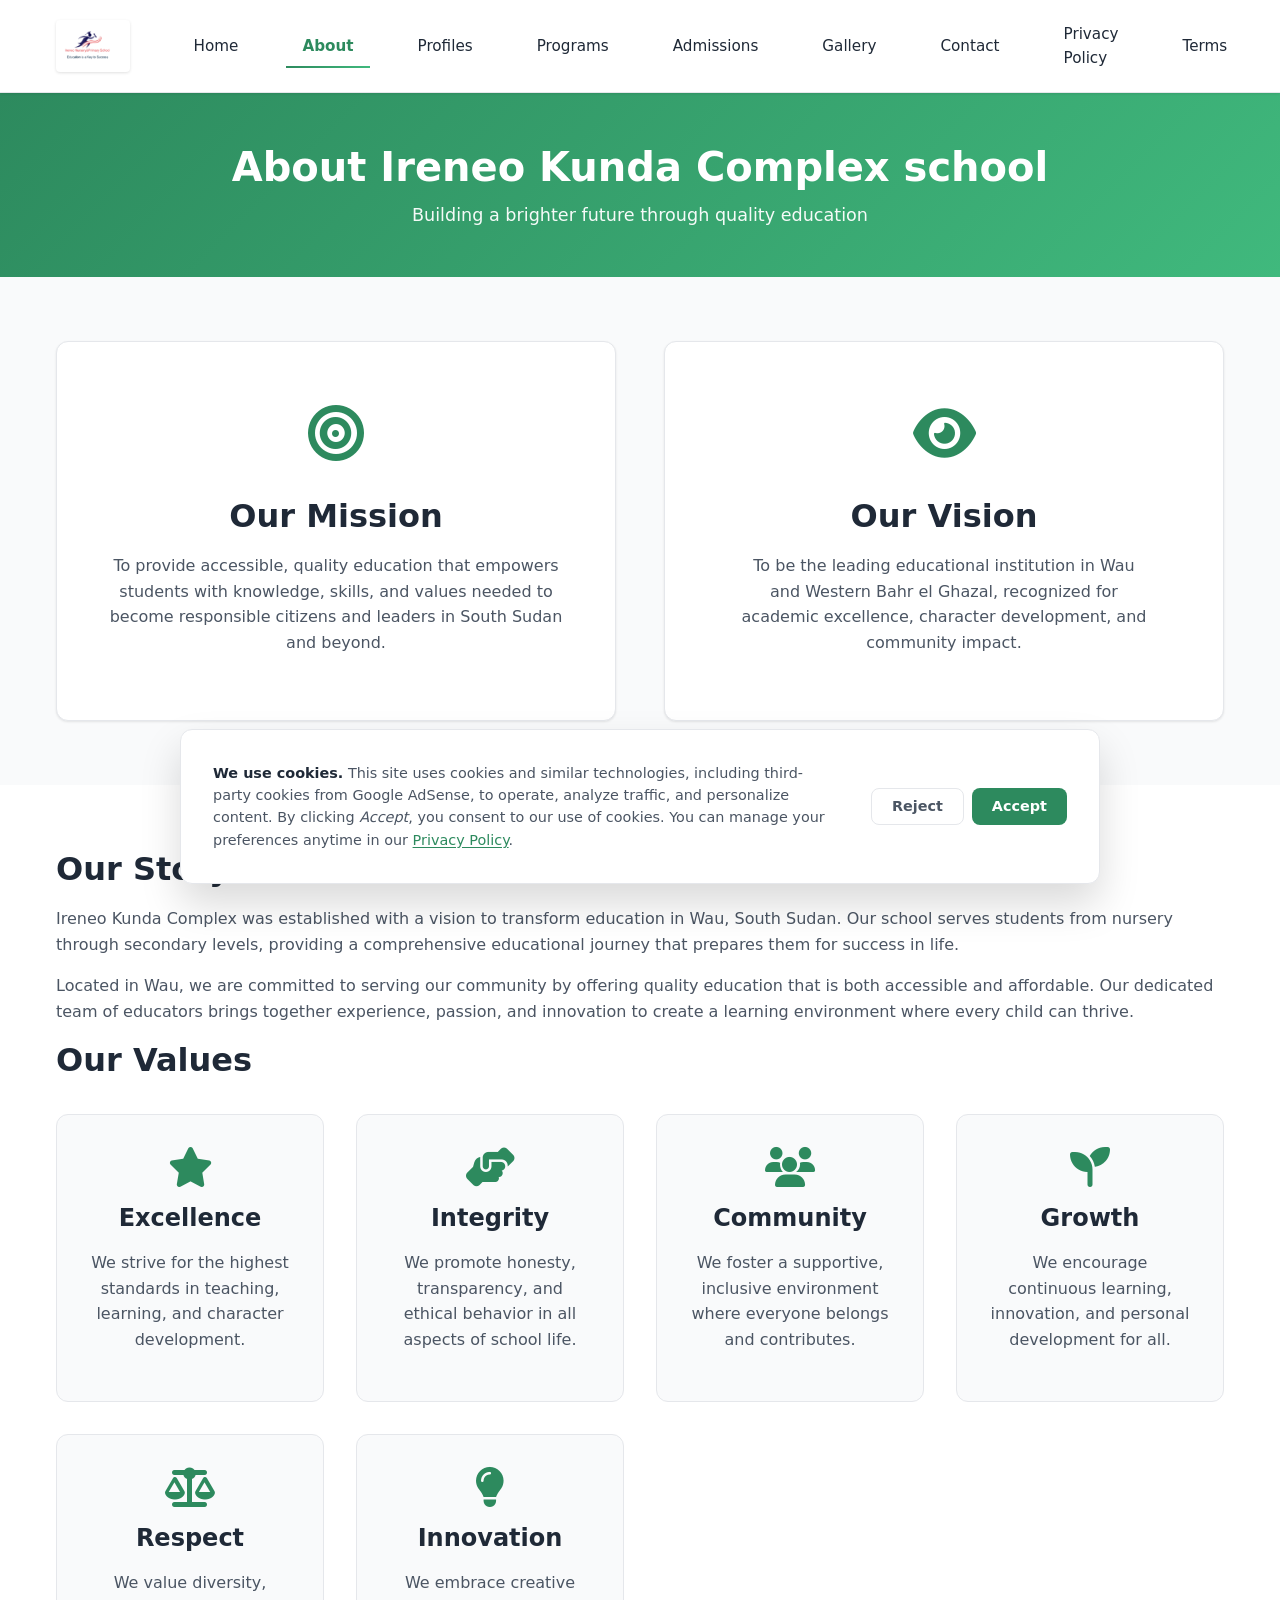
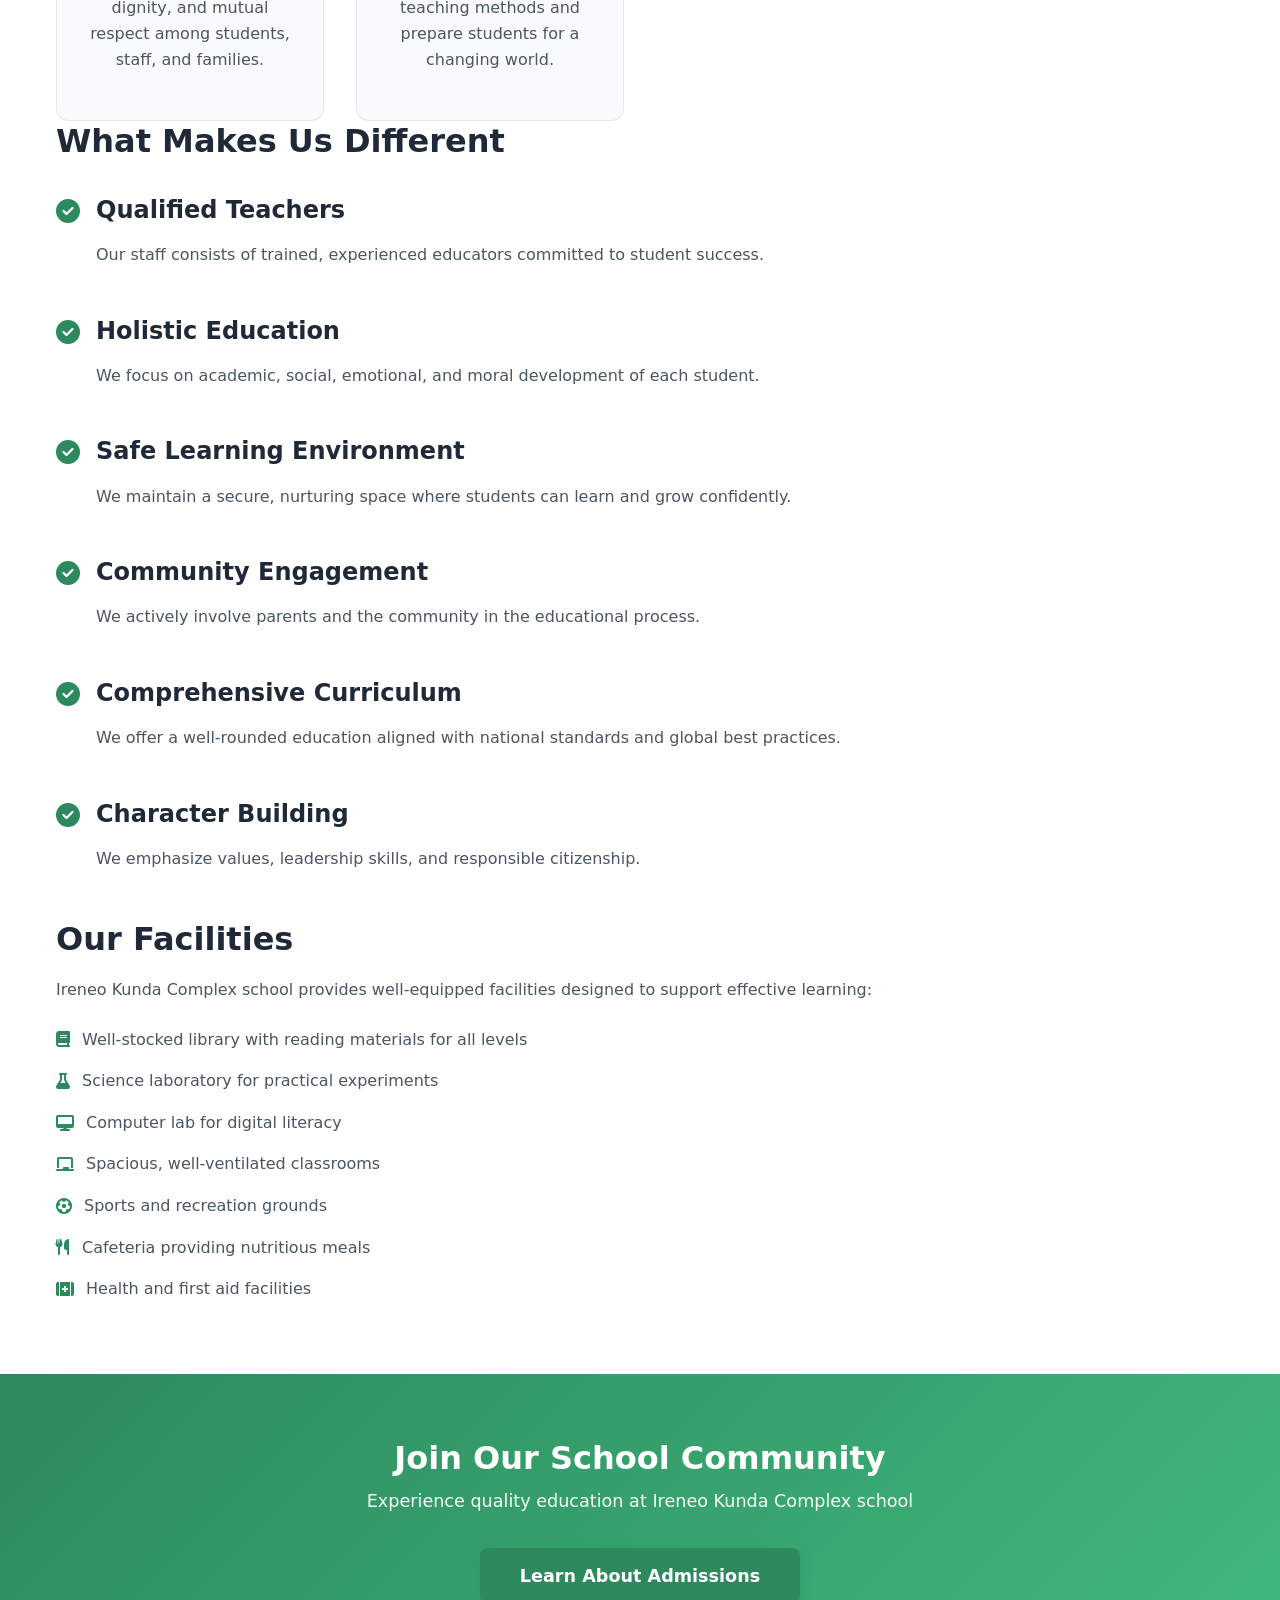
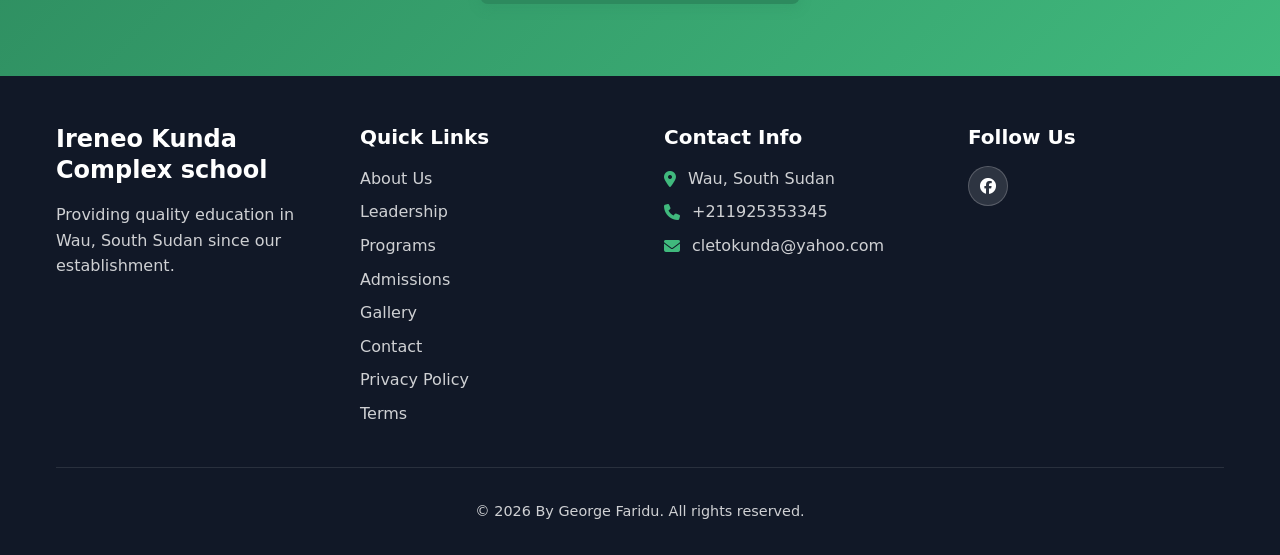
==== commit 30ab92bd: "Add legal pages, cookie banner, ads.txt, and update navigation Co-Authored-By: Claude Code <noreply@" ====
--- a/about.html
+++ b/about.html
@@ -30,6 +30,8 @@
                     <li><a href="admissions.html">Admissions</a></li>
                     <li><a href="gallery.html">Gallery</a></li>
                     <li><a href="contact.html">Contact</a></li>
+                    <li><a href="privacy-policy.html">Privacy Policy</a></li>
+                    <li><a href="terms.html">Terms</a></li>
                 </ul>
             </div>
         </div>
@@ -200,6 +202,8 @@
                         <li><a href="admissions.html">Admissions</a></li>
                         <li><a href="gallery.html">Gallery</a></li>
                         <li><a href="contact.html">Contact</a></li>
+                        <li><a href="privacy-policy.html">Privacy Policy</a></li>
+                    <li><a href="terms.html">Terms</a></li>
                     </ul>
                 </div>
                 <div class="footer-col">
@@ -224,5 +228,6 @@
     </footer>
 
     <script src="js/main.js"></script>
+    <script src="js/cookie-banner.js"></script>
 </body>
 </html>
--- a/css/style.css
+++ b/css/style.css
@@ -2218,3 +2218,134 @@
         grid-template-columns: 1fr;
     }
 }
+
+/* ==========================================
+   15. COOKIE CONSENT BANNER
+   ========================================== */
+.cookie-banner {
+    position: fixed;
+    left: var(--spacing-sm);
+    right: var(--spacing-sm);
+    bottom: var(--spacing-sm);
+    z-index: 9999;
+    background-color: var(--bg-white);
+    color: var(--text-dark);
+    border: 1px solid var(--border-color);
+    border-radius: var(--radius-lg);
+    box-shadow: var(--shadow-xl);
+    font-size: 0.9rem;
+    line-height: 1.55;
+    opacity: 0;
+    transform: translateY(20px);
+    transition: opacity 350ms ease, transform 350ms ease;
+    max-width: 920px;
+    margin: 0 auto;
+}
+
+.cookie-banner-visible {
+    opacity: 1;
+    transform: translateY(0);
+}
+
+.cookie-banner-inner {
+    display: flex;
+    align-items: center;
+    gap: var(--spacing-md);
+    padding: var(--spacing-md);
+    flex-wrap: wrap;
+}
+
+.cookie-banner-text {
+    flex: 1 1 320px;
+    min-width: 0;
+}
+
+.cookie-banner-text p {
+    margin: 0;
+    color: var(--text-light);
+}
+
+.cookie-banner-text strong {
+    color: var(--text-dark);
+}
+
+.cookie-banner-text a {
+    color: var(--primary-color);
+    text-decoration: underline;
+    text-underline-offset: 2px;
+}
+
+.cookie-banner-text a:hover {
+    color: var(--primary-dark);
+}
+
+.cookie-banner-actions {
+    display: flex;
+    gap: var(--spacing-xs);
+    flex: 0 0 auto;
+    margin-left: auto;
+}
+
+.cookie-btn {
+    appearance: none;
+    border: none;
+    cursor: pointer;
+    font-family: inherit;
+    font-size: 0.9rem;
+    font-weight: 600;
+    padding: 0.6rem 1.25rem;
+    border-radius: var(--radius-md);
+    transition: var(--transition-fast);
+    white-space: nowrap;
+}
+
+.cookie-btn:focus-visible {
+    outline: 2px solid var(--primary-color);
+    outline-offset: 2px;
+}
+
+.cookie-btn-primary {
+    background-color: var(--primary-color);
+    color: #ffffff;
+}
+
+.cookie-btn-primary:hover {
+    background-color: var(--primary-dark);
+}
+
+.cookie-btn-secondary {
+    background-color: transparent;
+    color: var(--text-light);
+    border: 1px solid var(--border-color);
+}
+
+.cookie-btn-secondary:hover {
+    background-color: var(--bg-light);
+    color: var(--text-dark);
+}
+
+@media (max-width: 600px) {
+    .cookie-banner {
+        left: 0;
+        right: 0;
+        bottom: 0;
+        border-radius: var(--radius-lg) var(--radius-lg) 0 0;
+        max-width: 100%;
+    }
+
+    .cookie-banner-inner {
+        flex-direction: column;
+        align-items: stretch;
+    }
+
+    .cookie-banner-actions {
+        width: 100%;
+        margin-left: 0;
+        justify-content: stretch;
+    }
+
+    .cookie-btn {
+        flex: 1;
+        text-align: center;
+    }
+}
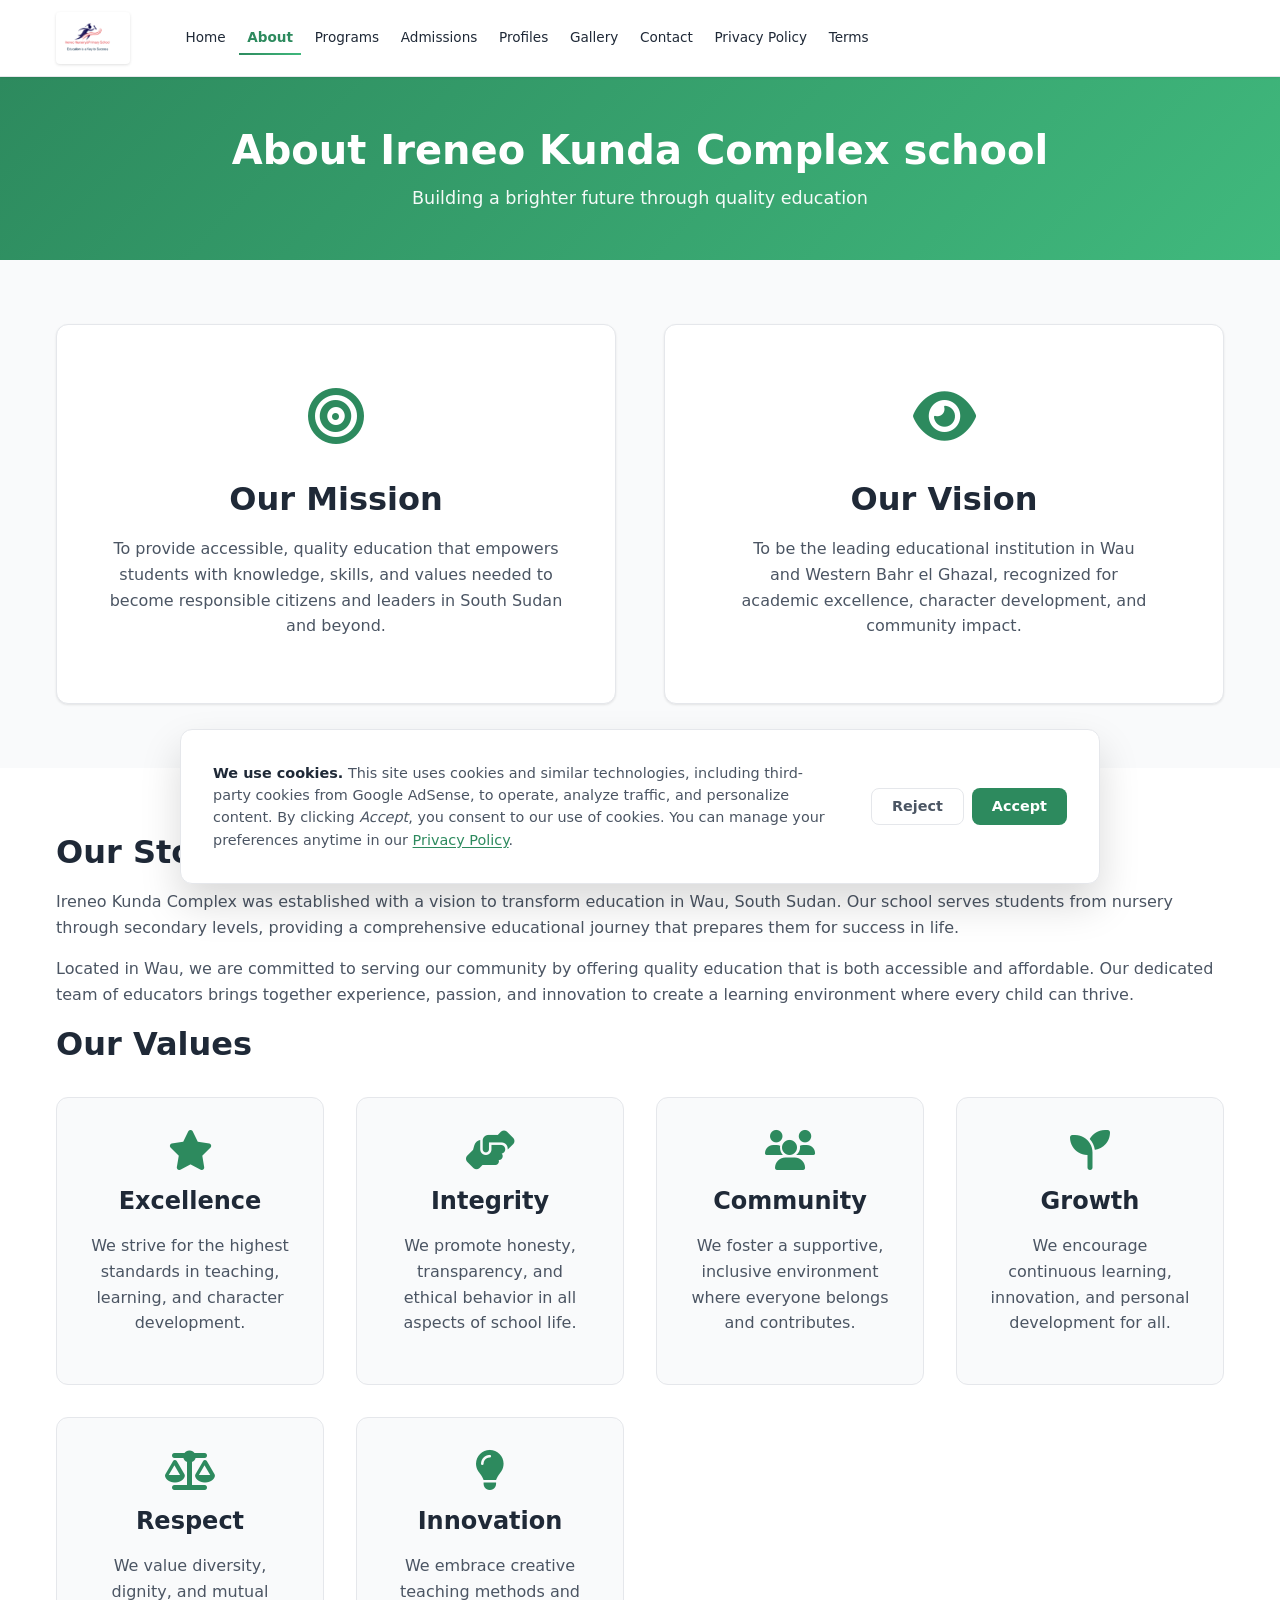
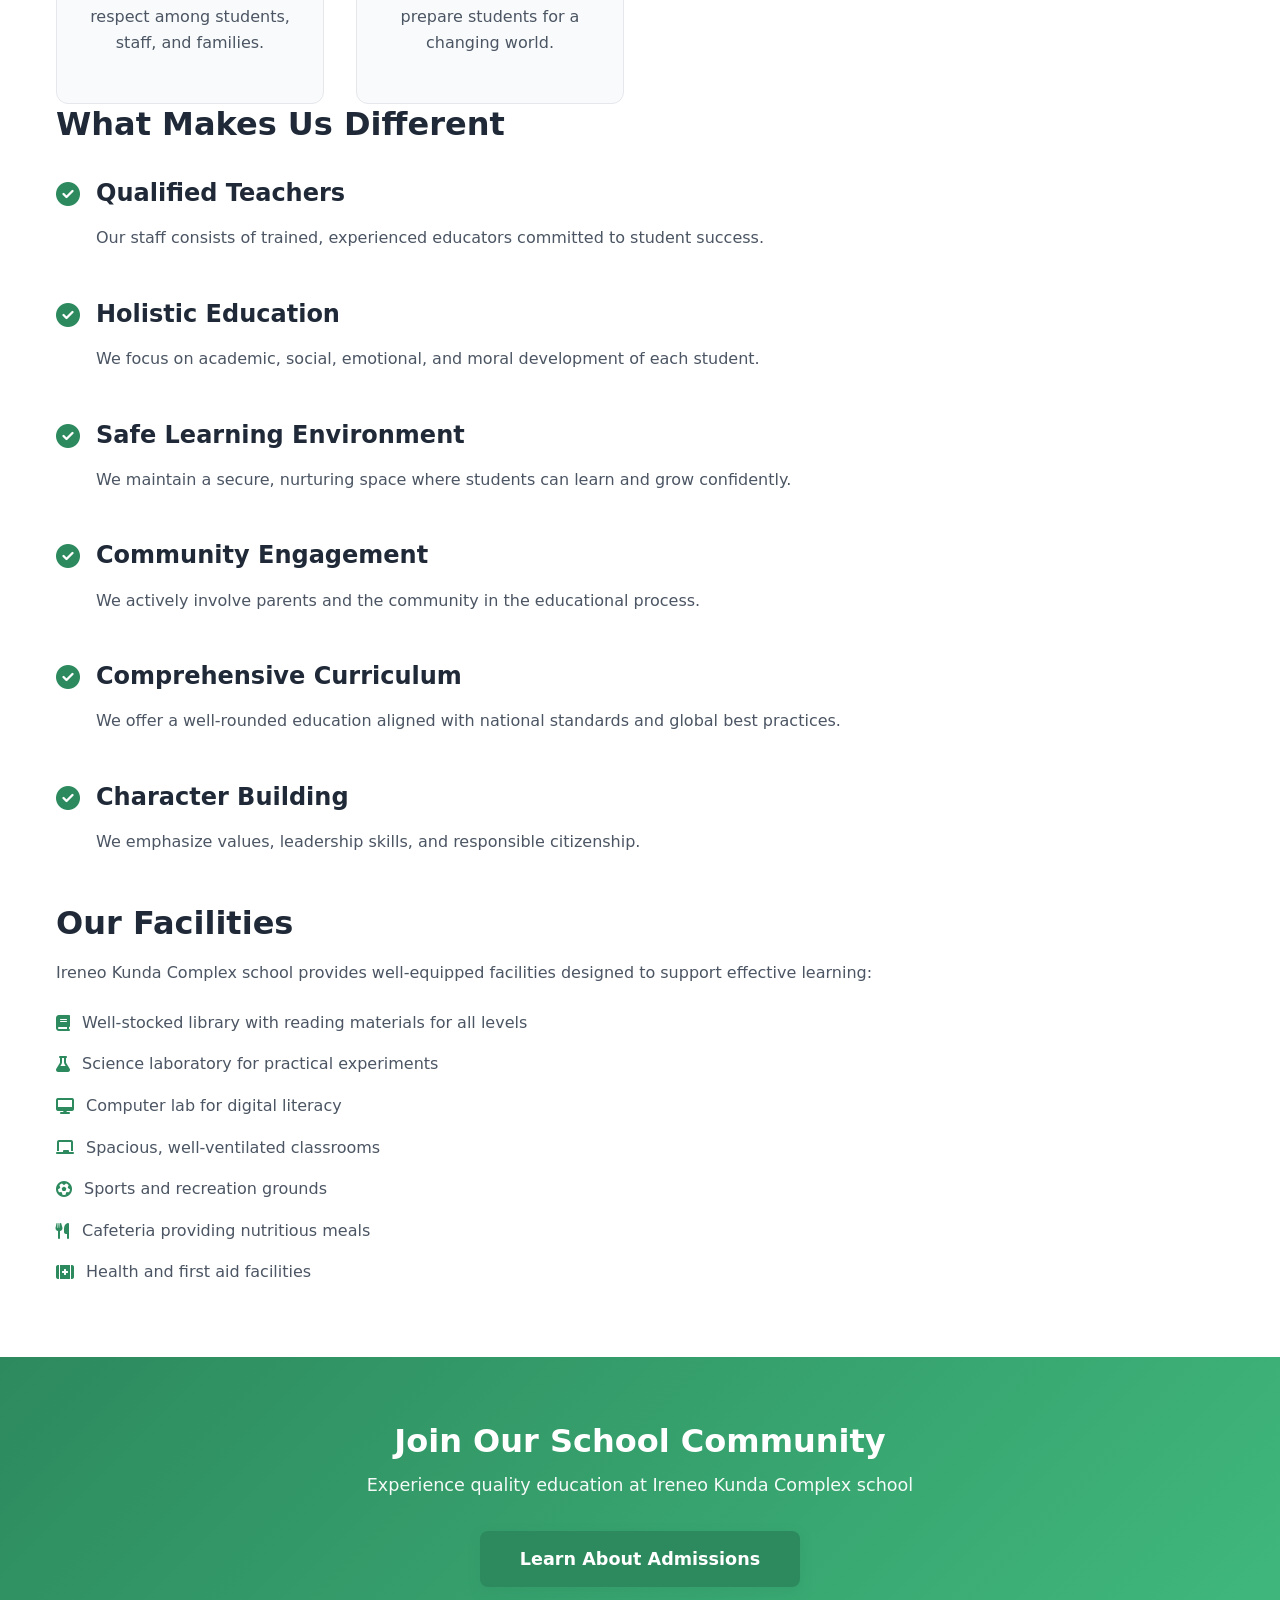
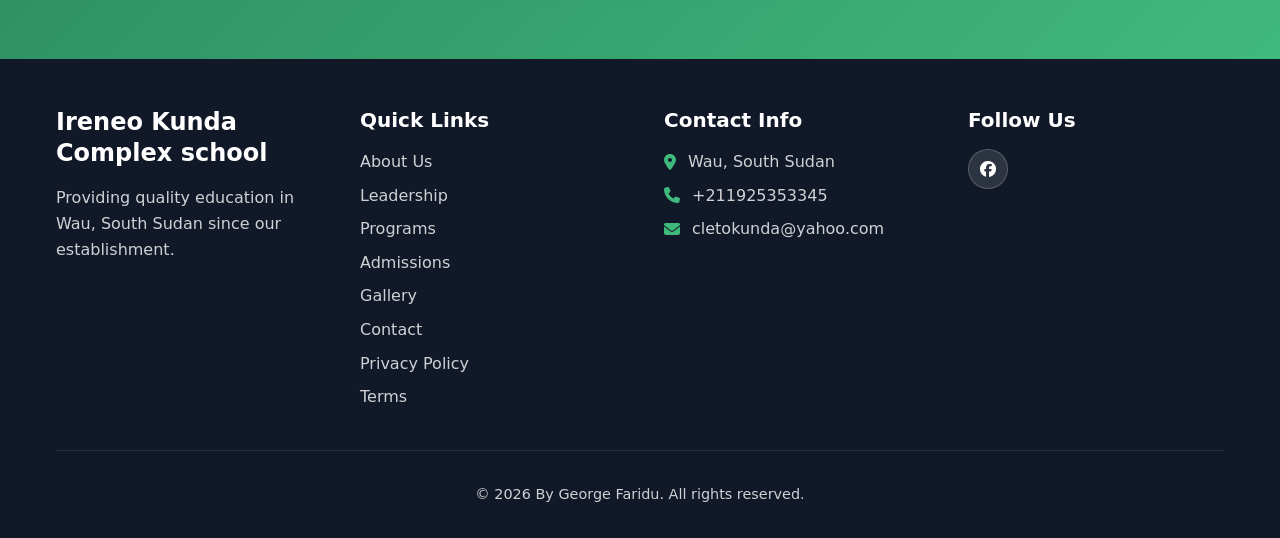
==== commit 34cb8c13: "Rearrange navbar items, fix fixed top navbar position, and optimize link spacing to prevent cut-off " ====
--- a/about.html
+++ b/about.html
@@ -6,6 +6,14 @@
     <meta name="theme-color" content="#2d8a5e">
     <meta name="description" content="About Ireneo Kunda Complex - Learn about our mission, vision, and commitment to education in Wau, South Sudan">
     <title>About Us - Ireneo Kunda Complex school</title>
+    <meta name="robots" content="index, follow">
+    <link rel="canonical" href="https://ireneokundaschool.site/about.html">
+    <link rel="icon" type="image/png" href="images/logo/logo.png">
+    <meta name="google-site-verification" content="GKEe_OxaUqNQoQ4OQjw7r3AsDTS3BZSKoAs1N0YMtJU">
+    <meta property="og:type" content="website">
+    <meta property="og:title" content="About Ireneo Kunda Complex school">
+    <meta property="og:description" content="Learn about our mission, vision, and commitment to education in Wau, South Sudan.">
+    <meta property="og:url" content="https://ireneokundaschool.site/about.html">
     <link rel="stylesheet" href="css/style.css">
     <link rel="stylesheet" href="https://cdnjs.cloudflare.com/ajax/libs/font-awesome/6.4.0/css/all.min.css">
 </head>
@@ -25,9 +33,9 @@
                 <ul class="nav-menu" id="nav-menu">
                     <li><a href="index.html">Home</a></li>
                     <li><a href="about.html" class="active">About</a></li>
-                    <li><a href="profile.html">Profiles</a></li>
                     <li><a href="programs.html">Programs</a></li>
                     <li><a href="admissions.html">Admissions</a></li>
+                    <li><a href="profile.html">Profiles</a></li>
                     <li><a href="gallery.html">Gallery</a></li>
                     <li><a href="contact.html">Contact</a></li>
                     <li><a href="privacy-policy.html">Privacy Policy</a></li>
--- a/css/style.css
+++ b/css/style.css
@@ -133,6 +133,7 @@
     line-height: 1.6;
     font-size: 16px;
     -webkit-font-smoothing: antialiased;
+    padding-top: 76px;
 }
 
 :focus-visible {
@@ -319,8 +320,10 @@
 .navbar {
     background-color: var(--bg-white);
     box-shadow: var(--shadow-sm);
-    position: sticky;
+    position: fixed;
     top: 0;
+    left: 0;
+    width: 100%;
     z-index: 1000;
     transition: var(--transition-normal);
     border-bottom: 1px solid var(--border-color);
@@ -363,7 +366,7 @@
 
 .nav-menu {
     display: flex;
-    gap: var(--spacing-md);
+    gap: 0.35rem;
     align-items: center;
     flex: 1;
 }
@@ -375,12 +378,13 @@
 .nav-menu a {
     color: var(--text-dark);
     font-weight: 500;
-    padding: 0.6rem 1rem;
+    padding: 0.4rem 0.5rem;
     border-radius: var(--radius-sm);
     transition: var(--transition-fast);
     position: relative;
     display: block;
-    font-size: 0.95rem;
+    font-size: 0.85rem;
+    white-space: nowrap;
 }
 
 .nav-menu a::after {
@@ -453,13 +457,25 @@
    ========================================== */
 .hero {
     position: relative;
-    background: linear-gradient(rgba(26, 77, 46, 0.8), rgba(45, 138, 94, 0.82)), url('../images/gallery/hero-students.jpeg') center/cover no-repeat;
+    background: linear-gradient(rgba(26, 77, 46, 0.8), rgba(45, 138, 94, 0.82));
     color: #ffffff;
     padding: var(--spacing-xl) 0;
     min-height: 500px;
     display: flex;
     align-items: center;
     overflow: hidden;
+}
+
+/* LCP image is rendered via <img class="hero-image"> in the HTML (discoverable + fetchpriority=high). */
+.hero-image {
+    position: absolute;
+    inset: 0;
+    width: 100%;
+    height: 100%;
+    object-fit: cover;
+    object-position: center;
+    z-index: 0;
+    display: block;
 }
 
 .hero-overlay {
@@ -2075,7 +2091,7 @@
 
     .nav-menu {
         position: fixed;
-        top: 65px;
+        top: 68px;
         left: -100%;
         width: 100%;
         background-color: var(--bg-white);
@@ -2349,3 +2365,13 @@
         text-align: center;
     }
 }
+
+/* ==========================================
+   16. HIDDEN PLATFORM UI
+   ========================================== */
+/* Hide the "Created by MiniMax Agent" floating badge injected by the hosting platform.
+   Not part of our source — purely a host-injected element. */
+#minimax-floating-ball,
+[class*="minimax-"] {
+    display: none !important;
+}
